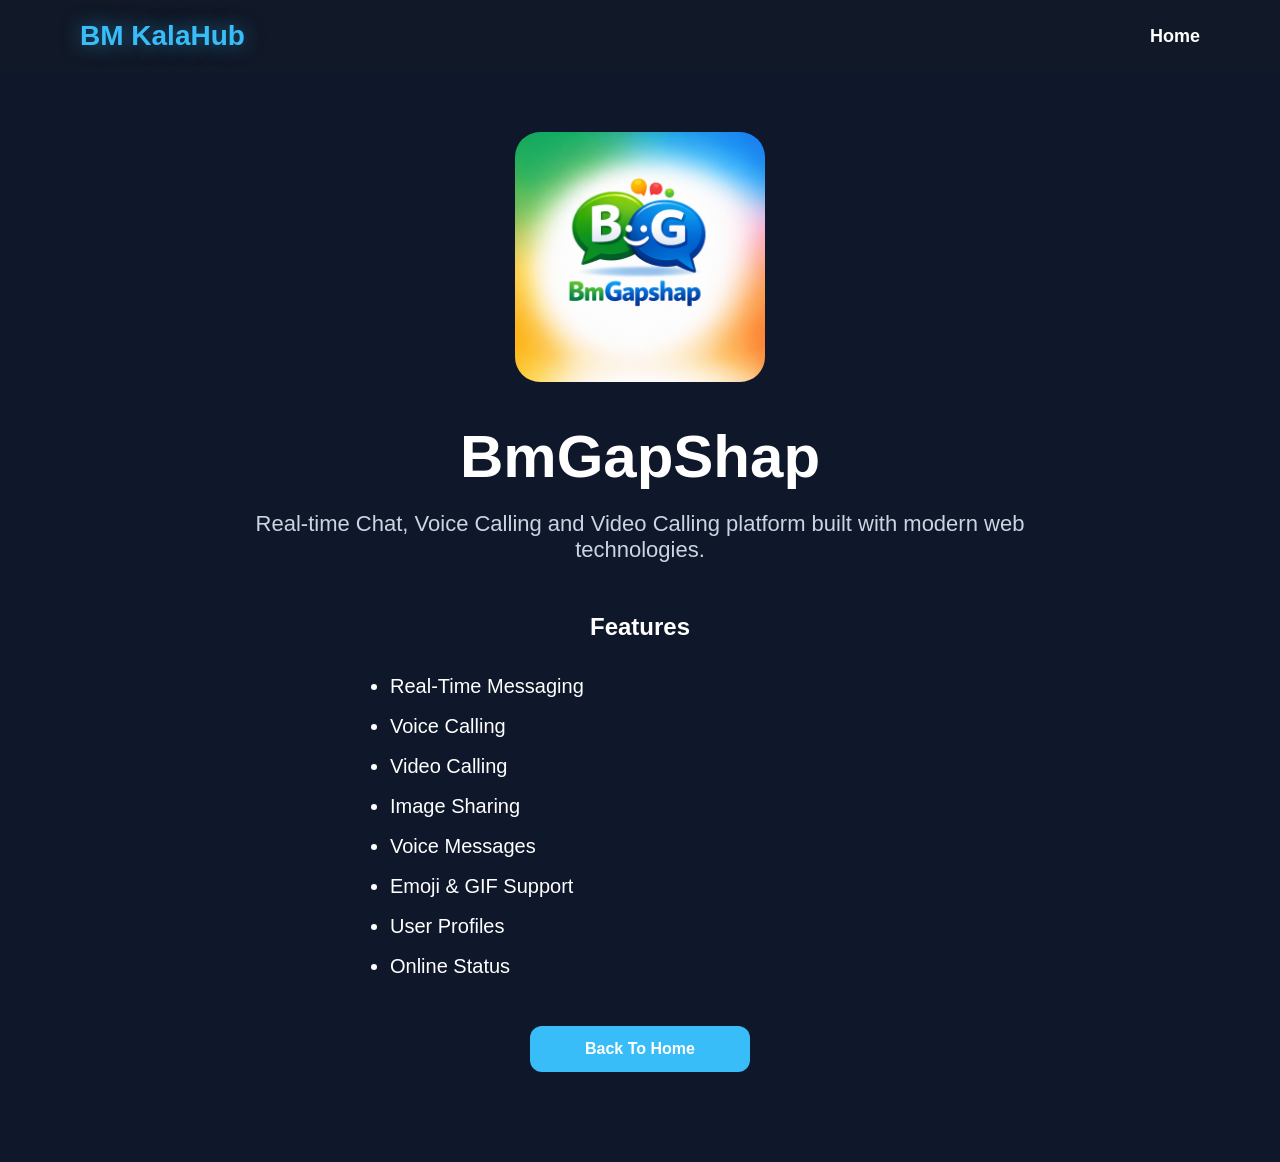
==== bmgapshap.html @ 88c6b959 "Initial Portfolio Website" ====
<!DOCTYPE html>
<html lang="en">
<head>
    <meta charset="UTF-8">
    <meta name="viewport" content="width=device-width, initial-scale=1.0">
    <title>BmGapShap</title>
    <link rel="stylesheet" href="style.css">
</head>
<body>

<header>
    <div class="logo">BM KalaHub</div>

    <nav>
        <a href="index.html">Home</a>
    </nav>
</header>

<section class="project-page">

    <img src="images/bmgapshap.png" class="project-img">

    <h1>BmGapShap</h1>

    <p>
        Real-time Chat, Voice Calling and Video Calling
        platform built with modern web technologies.
    </p>

    <h2>Features</h2>

    <ul>
        <li>Real-Time Messaging</li>
        <li>Voice Calling</li>
        <li>Video Calling</li>
        <li>Image Sharing</li>
        <li>Voice Messages</li>
        <li>Emoji & GIF Support</li>
        <li>User Profiles</li>
        <li>Online Status</li>
    </ul>

    <a href="index.html" class="btn-primary">
        Back To Home
    </a>

</section>

</body>
</html>
---- style.css ----
*{
    margin:0;
    padding:0;
    box-sizing:border-box;
    font-family:Segoe UI,sans-serif;
}

body{
    background:#0f172a;
    color:white;
}

.hero::before{
    content:'';
    position:absolute;
    width:500px;
    height:500px;
    background:rgba(56,189,248,.12);
    filter:blur(120px);
    border-radius:50%;
    top:120px;
    left:50%;
    transform:translateX(-50%);
}

.hero{
    position:relative;
    overflow:hidden;
}

.hero > *{
    position:relative;
    z-index:2;
}

header{
    display:flex;
    justify-content:space-between;
    align-items:center;
    padding:20px 80px;
    background:#111827;
    position:sticky;
    top:0;
}

.logo{
    font-size:28px;
    font-weight:bold;
    color:#38bdf8;
    font-size:28px;
    font-weight:bold;
    color:#38bdf8;
    text-shadow:0 0 20px rgba(56,189,248,.5);
}

nav a{
    color:white;
    text-decoration:none;
    margin-left:25px;
}

.hero{
    height:75vh;
    display:flex;
    flex-direction:column;
    justify-content:center;
    align-items:center;
    text-align:center;
    background:linear-gradient(135deg,#0f172a,#1e293b);
}

.hero h1{
    font-size:60px;
    margin-bottom:20px;
}

.hero p{
    font-size:22px;
    color:#cbd5e1;
}

.hero button{
    margin-top:30px;
    padding:14px 30px;
    border:none;
    border-radius:10px;
    font-size:18px;
    cursor:pointer;
}


#projects{
   padding:30px 80px 80px;
}

#projects h2{
    text-align:center;
    margin-bottom:50px;
    font-size:40px;
}

.grid{
    display:grid;
    grid-template-columns:repeat(auto-fit,minmax(300px,1fr));
    gap:25px;
}

.card{
    background:#1e293b;
    padding:25px;
    border-radius:15px;
    transition:.3s;
}

.card:hover{
    transform:translateY(-8px);
}

.card h3{
    margin-bottom:10px;
}

#roadmap{
    padding:60px 80px 30px;
}

#contact{
    padding:30px 80px 40px;
}

footer{
    padding:25px;
    text-align:center;
    background:#111827;
}

.stats{
    display:flex;
    justify-content:center;
    gap:100px;
    padding:60px 20px;
    text-align:center;
}

.stat h2{
    font-size:60px;
    color:#38bdf8;
}

.stat p{
    font-size:20px;
    color:#cbd5e1;
}

.about{
    padding:70px 15% 20px;
    text-align:center;
}

.about h2{
    font-size:48px;
    margin-bottom:25px;
}

.about p{
    max-width:900px;
    margin:auto;
    font-size:22px;
    line-height:1.8;
    color:#cbd5e1;
}

.card{
    background:rgba(255,255,255,0.05);
    backdrop-filter:blur(10px);
    border:1px solid rgba(255,255,255,0.1);
    padding:30px;
    border-radius:20px;
    transition:0.4s;
    overflow:hidden;
}

.card:hover{
    transform:translateY(-10px);
    box-shadow:0 15px 40px rgba(0,0,0,0.4);
}

.card h3{
    font-size:28px;
    margin:20px 0 10px;
}

.card p{
    color:#cbd5e1;
    line-height:1.6;
}

.badge{
    display:inline-block;
    padding:6px 14px;
    border-radius:30px;
    font-size:12px;
    font-weight:bold;
}

.live{
    background:#16a34a;
    color:white;
}

.dev{
    background:#f59e0b;
    color:black;
}

.hero-sub{
    margin-top:20px;
    font-size:22px;
    color:#94a3b8;
    max-width:900px;
    text-align:center;
    line-height:1.6;
}

.hero-sub{
    margin-top:20px;
    font-size:22px;
    color:#94a3b8;
    max-width:900px;
    text-align:center;
    line-height:1.6;
}

.hero-buttons{
    margin-top:35px;
    display:flex;
    gap:20px;
}

.btn-primary,
.btn-secondary{
    padding:14px 28px;
    border-radius:12px;
    text-decoration:none;
    font-weight:600;
    transition:.3s;
}

.btn-primary{
    background:#38bdf8;
    color:white;
}

.btn-primary:hover{
    transform:translateY(-3px);
}

.btn-secondary{
    border:1px solid #38bdf8;
    color:#38bdf8;
}

.btn-secondary:hover{
    background:#38bdf8;
    color:white;
}

.hero-projects{
    margin-top:25px;
    color:#94a3b8;
    font-size:18px;
    text-align:center;
}

.contact-card{
    max-width:700px;
    margin:auto;
    background:rgba(255,255,255,.05);
    border:1px solid rgba(255,255,255,.1);
    border-radius:20px;
    padding:40px;
    text-align:center;
}

#contact h2{
    text-align:center;
    margin-bottom:30px;
    font-size:42px;
}

#roadmap{
    text-align:center;
    padding:60px 20px;
}

.roadmap-grid{
    display:flex;
    justify-content:center;
    gap:20px;
    flex-wrap:wrap;
    margin-top:30px;
}

.roadmap-grid div{
    background:rgba(255,255,255,.05);
    padding:15px 25px;
    border-radius:12px;
}

.contact-buttons{
    margin-top:25px;
    display:flex;
    justify-content:center;
    gap:15px;
}

#contact{
    padding:60px 20px;
    text-align:center;
}

#contact h2{
    font-size:48px;
    margin-bottom:35px;
}

.contact-card{
    max-width:800px;
    margin:auto;
    padding:50px;
    border-radius:25px;
    background:rgba(255,255,255,.05);
    border:1px solid rgba(255,255,255,.1);
    backdrop-filter:blur(10px);
}

.contact-card h3{
    font-size:36px;
    margin-bottom:15px;
}

.contact-card p{
    color:#cbd5e1;
    line-height:1.8;
}

.contact-email{
    margin-top:15px;
    font-size:18px;
}

.contact-buttons{
    margin-top:30px;
    display:flex;
    justify-content:center;
    gap:15px;
    flex-wrap:wrap;
}

.project-img{
    width:100%;
    height:220px;
    object-fit:cover;
    border-radius:15px;
    margin-bottom:20px;
    transition:.4s;
}

.card:hover .project-img{
    transform:scale(1.05);
}

.project-btn{
    display:inline-block;
    margin-top:20px;
    padding:10px 20px;
    border-radius:10px;
    background:#38bdf8;
    color:white;
    text-decoration:none;
}

html{
    scroll-behavior:smooth;
}

.project-page{
    max-width:1200px;
    margin:auto;
    padding:60px 30px;
}

.project-page .project-img{
    width:250px;
    height:250px;
    object-fit:cover;
    display:block;
    margin:0 auto 40px;
    border-radius:25px;
}

.project-page h1{
    text-align:center;
    font-size:60px;
    margin-bottom:20px;
}

.project-page p{
    text-align:center;
    font-size:22px;
    color:#cbd5e1;
    max-width:900px;
    margin:0 auto 30px;
}

.project-page h2{
    text-align:center;
    margin-top:50px;
    margin-bottom:25px;
}

.project-page ul{
    max-width:500px;
    margin:0 auto 40px;
    font-size:20px;
    line-height:2;
}

.project-page .btn-primary{
    display:block;
    width:220px;
    text-align:center;
    margin:30px auto;
}

header{
    display:flex;
    justify-content:space-between;
    align-items:center;
    padding:20px 80px;
    background:#111827;
}

header nav a{
    color:white;
    text-decoration:none;
    font-size:18px;
    font-weight:600;
}

header nav a:hover{
    color:#38bdf8;
}

.achievements{
    padding:60px 20px;
    text-align:center;
}

.achievements h2{
    font-size:42px;
    margin-bottom:35px;
}

.achievement-grid{
    display:flex;
    justify-content:center;
    gap:20px;
    flex-wrap:wrap;
}

.achievement-card{
    background:rgba(255,255,255,.05);
    border:1px solid rgba(255,255,255,.1);
    border-radius:18px;
    padding:25px;
    min-width:220px;
}

.achievement-card h3{
    font-size:36px;
    color:#38bdf8;
}

.achievement-card p{
    margin-top:10px;
    color:#cbd5e1;
}

.tech-stack{
    padding:60px 20px;
    text-align:center;
}

.tech-stack h2{
    font-size:42px;
    margin-bottom:35px;
}

.tech-grid{
    display:flex;
    justify-content:center;
    gap:15px;
    flex-wrap:wrap;
}

.tech-card{
    background:rgba(255,255,255,.05);
    border:1px solid rgba(255,255,255,.1);
    border-radius:12px;
    padding:15px 25px;
    color:white;
    transition:.3s;
}

.tech-card:hover{
    transform:translateY(-5px);
}

.journey{
    padding:60px 20px;
    text-align:center;
}

.journey h2{
    font-size:42px;
    margin-bottom:35px;
}

.timeline{
    display:flex;
    justify-content:center;
    gap:20px;
    flex-wrap:wrap;
}

.timeline-item{
    background:rgba(255,255,255,.05);
    border:1px solid rgba(255,255,255,.1);
    border-radius:15px;
    padding:25px;
    width:250px;
}

.timeline-item h3{
    color:#38bdf8;
    margin-bottom:10px;
}
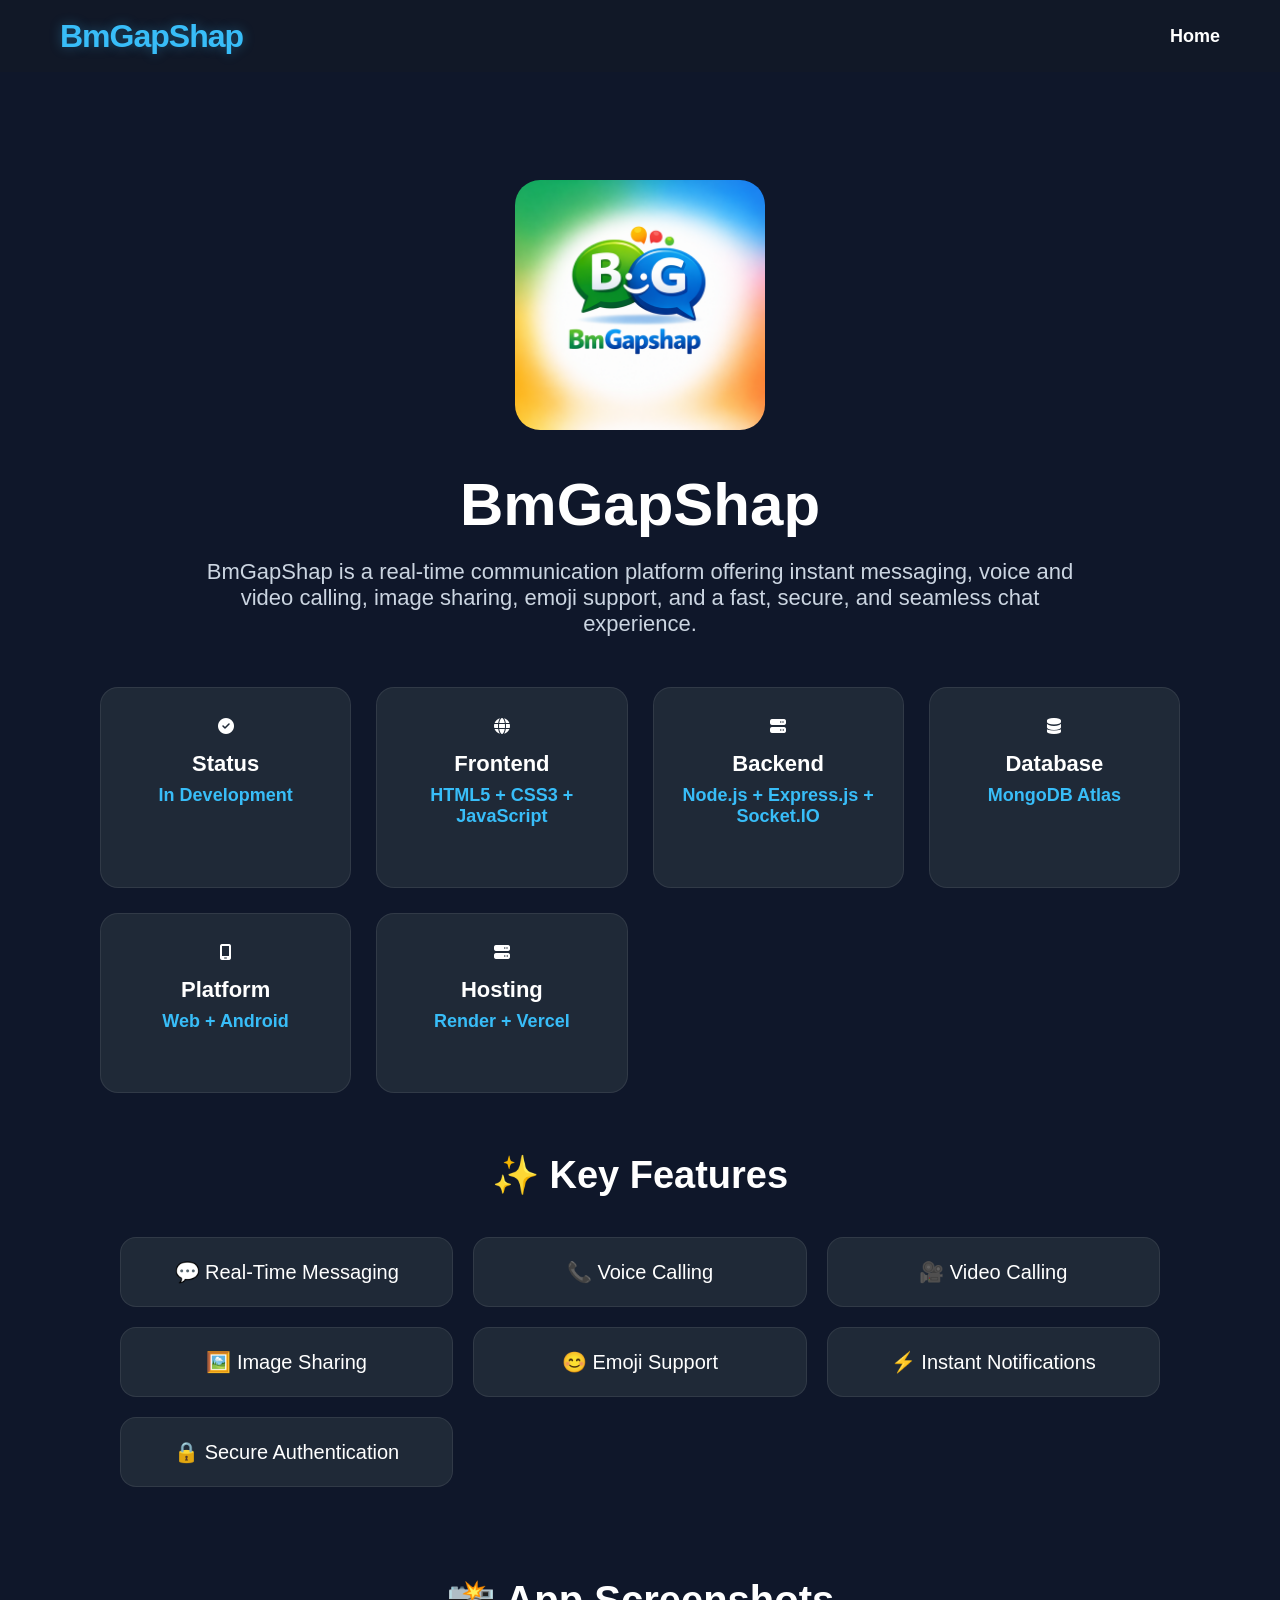
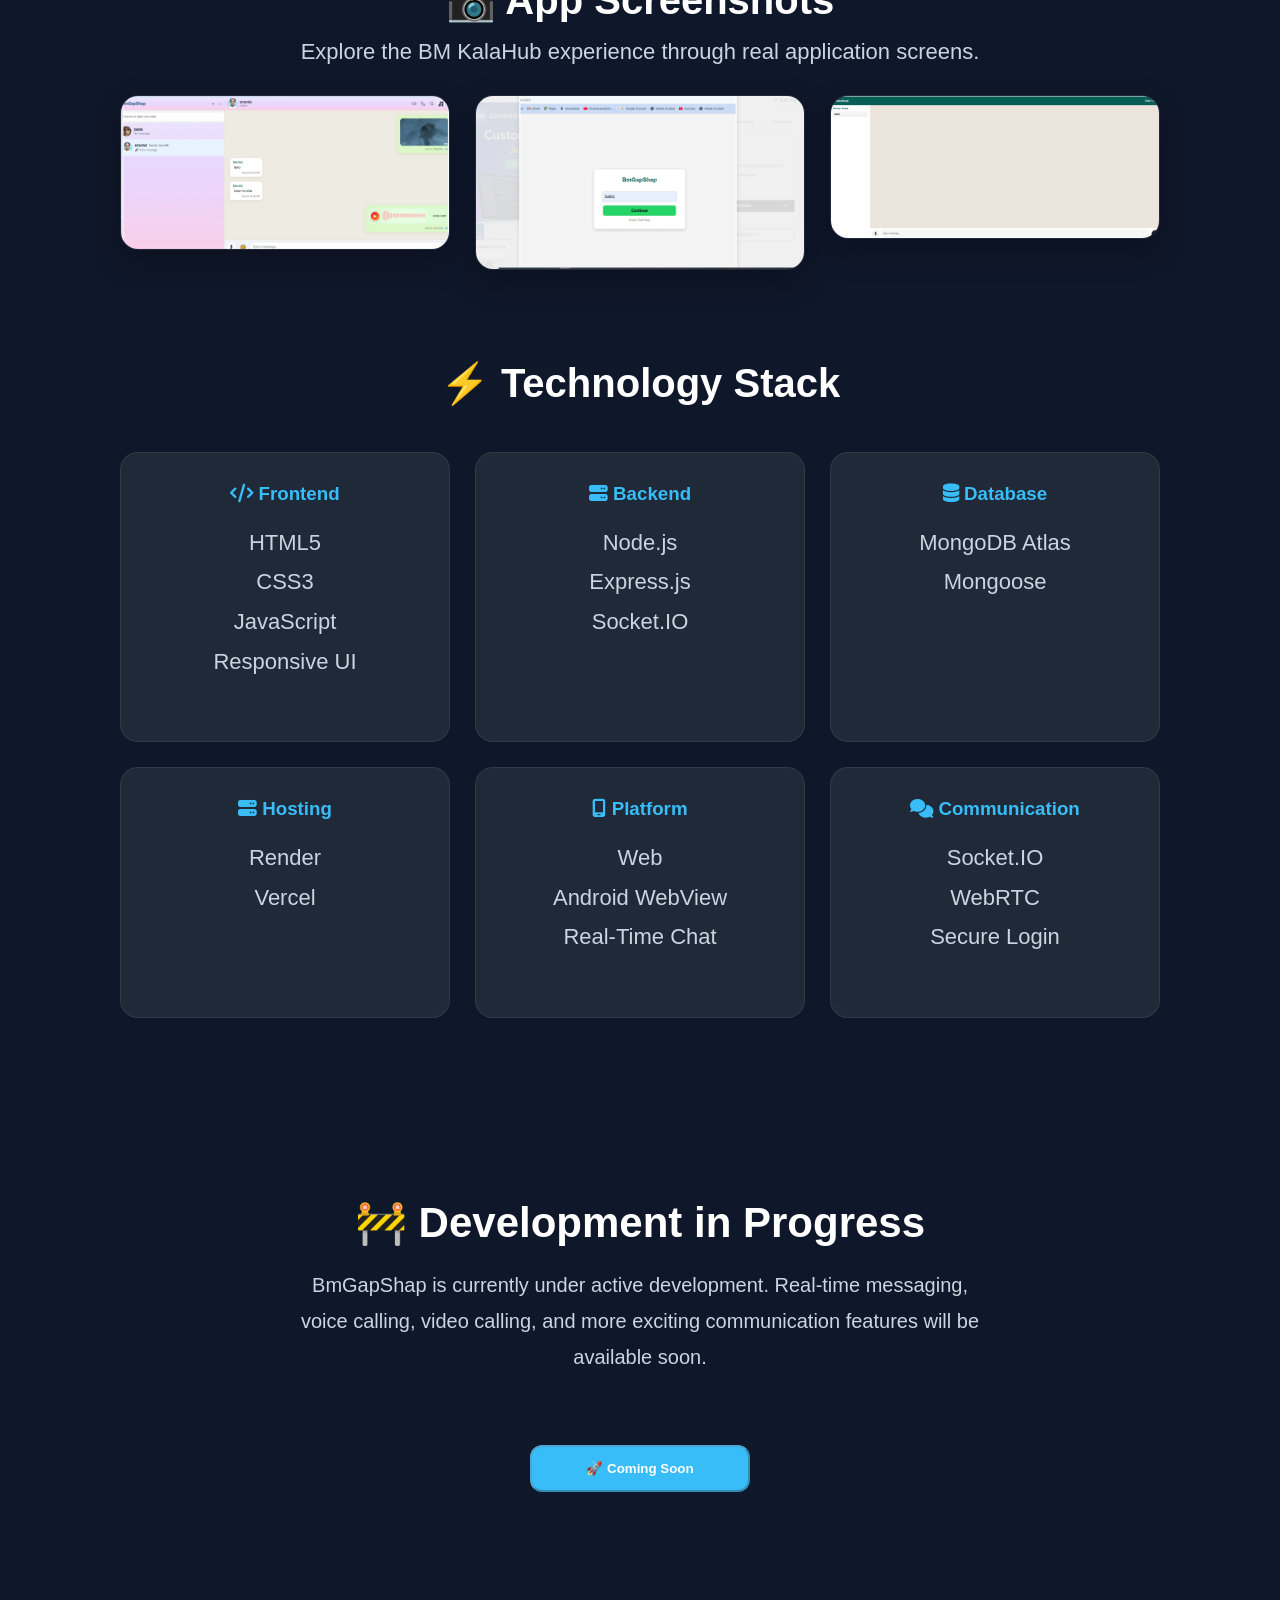
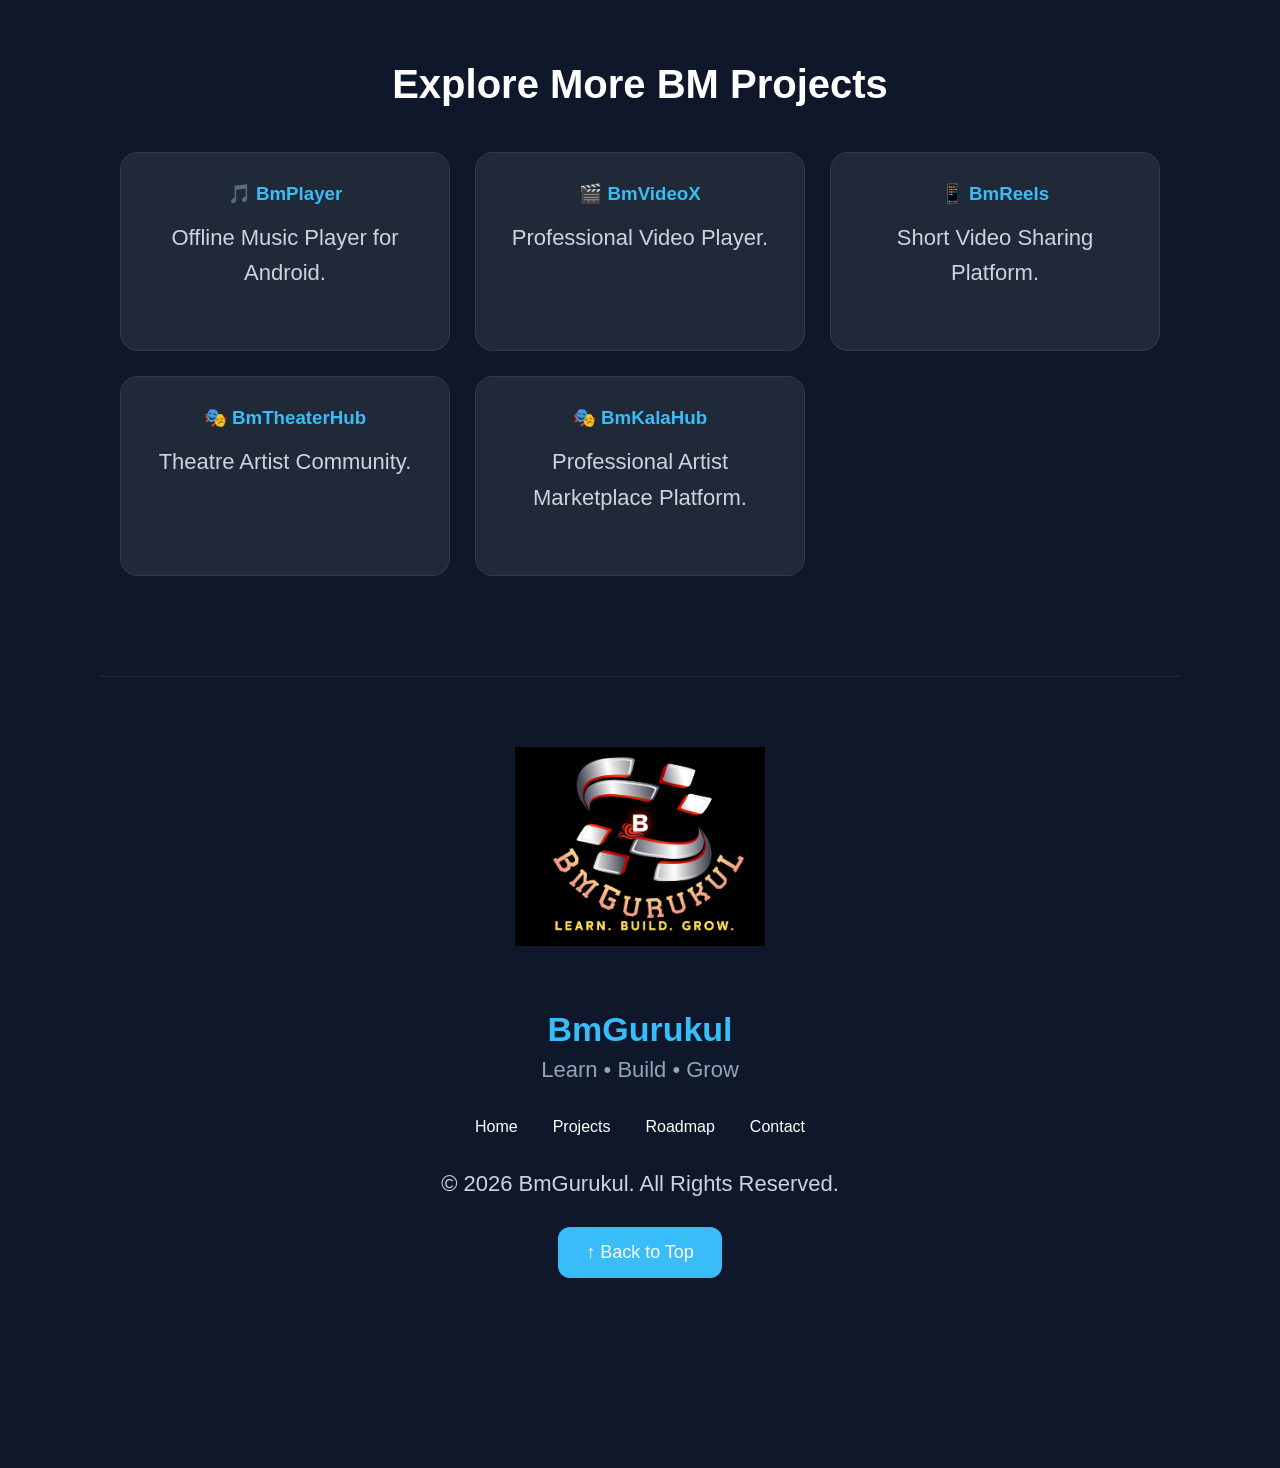
==== commit 7155934d: "BmGurukul Launch Ready" ====
--- a/bmgapshap.html
+++ b/bmgapshap.html
@@ -5,11 +5,24 @@
     <meta name="viewport" content="width=device-width, initial-scale=1.0">
     <title>BmGapShap</title>
     <link rel="stylesheet" href="style.css">
+    <link rel="stylesheet"
+    href="https://cdnjs.cloudflare.com/ajax/libs/font-awesome/6.7.2/css/all.min.css">
+
 </head>
 <body>
 
+    <body class="project-page"></body>
+
+<div id="lightbox" class="lightbox">
+
+    <span class="close-lightbox">&times;</span>
+
+    <img id="lightbox-img">
+
+</div>
+
 <header>
-    <div class="logo">BM KalaHub</div>
+    <div class="logo">BmGapShap</div>
 
     <nav>
         <a href="index.html">Home</a>
@@ -23,28 +36,282 @@
     <h1>BmGapShap</h1>
 
     <p>
-        Real-time Chat, Voice Calling and Video Calling
-        platform built with modern web technologies.
+    BmGapShap is a real-time communication platform offering instant messaging,
+    voice and video calling, image sharing, emoji support, and a fast, secure,
+    and seamless chat experience.
+</p>
+
+   <section class="project-info">
+
+    <div class="info-card">
+    <i class="fa-solid fa-circle-check"></i>
+    <h3>Status</h3>
+    <p>In Development</p>
+    </div>
+
+    <div class="info-card">
+    <i class="fa-solid fa-globe"></i>
+    <h3>Frontend</h3>
+    <p>HTML5 + CSS3 + JavaScript</p>
+    </div>
+
+    <div class="info-card">
+    <i class="fa-solid fa-server"></i>
+    <h3>Backend</h3>
+    <p>Node.js + Express.js + Socket.IO</p>
+    </div>
+
+    <div class="info-card">
+    <i class="fa-solid fa-database"></i>
+    <h3>Database</h3>
+    <p>MongoDB Atlas</p>
+    </div>
+
+    <div class="info-card">
+    <i class="fa-solid fa-mobile-screen"></i>
+    <h3>Platform</h3>
+    <p>Web + Android</p>
+    </div>
+
+    <div class="info-card">
+    <i class="fa-solid fa-server"></i>
+    <h3>Hosting</h3>
+    <p>Render + Vercel</p>
+    </div>
+
+</section>
+    
+<section class="features-section">
+
+    <h2>✨ Key Features</h2>
+
+    <div class="features-grid">
+
+        <div class="feature-item">
+            💬 Real-Time Messaging
+        </div>
+
+        <div class="feature-item">
+            📞 Voice Calling
+        </div>
+
+        <div class="feature-item">
+            🎥 Video Calling
+        </div>
+
+        <div class="feature-item">
+            🖼️ Image Sharing
+        </div>
+
+        <div class="feature-item">
+            😊 Emoji Support
+        </div>
+
+        <div class="feature-item">
+            ⚡ Instant Notifications
+        </div>
+
+        <div class="feature-item">
+            🔒 Secure Authentication
+        </div>
+
+    </div>
+
+</section>
+
+    <section class="screenshots-section">
+
+    <h2>📸 App Screenshots</h2>
+
+    <p class="screenshots-subtitle">
+        Explore the BM KalaHub experience through real application screens.
     </p>
 
-    <h2>Features</h2>
-
-    <ul>
-        <li>Real-Time Messaging</li>
-        <li>Voice Calling</li>
-        <li>Video Calling</li>
-        <li>Image Sharing</li>
-        <li>Voice Messages</li>
-        <li>Emoji & GIF Support</li>
-        <li>User Profiles</li>
-        <li>Online Status</li>
-    </ul>
-
-    <a href="index.html" class="btn-primary">
-        Back To Home
-    </a>
-
-</section>
-
-</body>
+    <div class="screenshots-grid">
+
+        <img src="assets/screenshots/bmgapshap-1.jpg" alt="BM Gapshap Home">
+
+        <img src="assets/screenshots/bmgapshap-2.jpg" alt="Login Users">
+
+        <img src="assets/screenshots/bmgapshap-3.jpg" alt="Login Page">
+ 
+    </div>
+
+</section>
+
+<section class="tech-stack">
+
+    <h2>⚡ Technology Stack</h2>
+
+    <div class="tech-grid">
+
+        <div class="tech-card">
+            <h3>
+                <i class="fa-solid fa-code"></i>
+                Frontend
+            </h3>
+            <p>
+                HTML5<br>
+                CSS3<br>
+                JavaScript<br>
+                Responsive UI
+            </p>
+        </div>
+
+        <div class="tech-card">
+            <h3>
+                <i class="fa-solid fa-server"></i>
+                Backend
+            </h3>
+            <p>
+                Node.js<br>
+                Express.js<br>
+                Socket.IO
+            </p>
+        </div>
+
+        <div class="tech-card">
+            <h3>
+                <i class="fa-solid fa-database"></i>
+                Database
+            </h3>
+            <p>
+                MongoDB Atlas<br>Mongoose
+            </p>
+        </div>
+
+        <div class="tech-card">
+            <h3>
+                <i class="fa-solid fa-server"></i>
+                Hosting
+            </h3>
+            <p>
+                Render<br>Vercel
+            </p>
+        </div>
+
+        <div class="tech-card">
+            <h3>
+                <i class="fa-solid fa-mobile-screen"></i>
+                Platform
+            </h3>
+            <p>
+                Web<br>
+                Android WebView<br>Real-Time Chat
+            </p>
+        </div>
+
+        <div class="tech-card">
+            <h3>
+                <i class="fa-solid fa-comments"></i>
+                Communication
+            </h3>
+            <p>
+                Socket.IO<br>WebRTC<br>
+                Secure Login
+            </p>
+        </div>
+
+    </div>
+
+</section>
+
+<section class="download">
+
+    <h2>🚧 Development in Progress</h2>
+
+    <p>
+        BmGapShap is currently under active development.
+        Real-time messaging, voice calling, video calling, and more exciting
+        communication features will be available soon.
+    </p>
+
+    <div class="download-buttons">
+
+        <button class="btn-primary" disabled>
+            🚀 Coming Soon
+        </button>
+
+    </div>
+
+</section>
+
+<section class="related-projects">
+
+    <h2>Explore More BM Projects</h2>
+
+    <div class="related-grid">
+
+        <a href="bmplayer.html" class="related-card">
+            <h3>🎵 BmPlayer</h3>
+            <p>Offline Music Player for Android.</p>
+        </a>
+
+        <a href="bmvideox.html" class="related-card">
+            <h3>🎬 BmVideoX</h3>
+            <p>Professional Video Player.</p>
+        </a>
+
+        <a href="bmreels.html" class="related-card">
+            <h3>📱 BmReels</h3>
+            <p>Short Video Sharing Platform.</p>
+        </a>
+
+        <a href="bmtheaterhub.html" class="related-card">
+            <h3>🎭 BmTheaterHub</h3>
+            <p>Theatre Artist Community.</p>
+        </a>
+
+         <a href="bmkalahub.html" class="related-card">
+        <h3>🎭 BmKalaHub</h3>
+          <p>Professional Artist Marketplace Platform.</p>
+        </a>
+
+    </div>
+
+</section>
+
+<footer class="project-footer">
+
+    <div class="footer-logo">
+
+        <img src="assets/bmgurukul.png" alt="BmGurukul">
+
+        <h2>BmGurukul</h2>
+
+        <p>Learn • Build • Grow</p>
+
+    </div>
+
+    <div class="footer-links">
+
+        <a href="../index.html">Home</a>
+
+        <a href="../index.html#projects">Projects</a>
+
+        <a href="../index.html#roadmap">Roadmap</a>
+
+        <a href="../index.html#contact">Contact</a>
+
+    </div>
+
+    <p class="copyright">
+
+        © 2026 BmGurukul. All Rights Reserved.
+
+    </p>
+
+    <button id="backToTop">
+
+        ↑ Back to Top
+
+    </button>
+
+</footer>
+
+
+  <script src="script.js"></script>
+
+  </body>
+
 </html>
--- a/style.css
+++ b/style.css
@@ -34,23 +34,17 @@
 }
 
 header{
+    height:72px;
+    padding:0 60px;
     display:flex;
     justify-content:space-between;
     align-items:center;
-    padding:20px 80px;
     background:#111827;
-    position:sticky;
+    position:fixed;
     top:0;
-}
-
-.logo{
-    font-size:28px;
-    font-weight:bold;
-    color:#38bdf8;
-    font-size:28px;
-    font-weight:bold;
-    color:#38bdf8;
-    text-shadow:0 0 20px rgba(56,189,248,.5);
+    left:0;
+    right:0;
+    z-index:1000;
 }
 
 nav a{
@@ -59,21 +53,74 @@
     margin-left:25px;
 }
 
+.language-switch{
+    margin-left:auto;
+    margin-right:15px;
+}
+
+.language-switch button{
+    background:#2563eb;
+    color:#fff;
+    border:none;
+    border-radius:6px;
+    padding:8px 14px;
+    font-size:14px;
+    font-weight:600;
+    cursor:pointer;
+    transition:.3s;
+}
+
+.language-switch button:hover{
+    background:#1d4ed8;
+}
+
 .hero{
-    height:75vh;
-    display:flex;
-    flex-direction:column;
+    min-height:100vh;
+    padding:150px 20px 80px;
+    display:flex;
     justify-content:center;
     align-items:center;
     text-align:center;
     background:linear-gradient(135deg,#0f172a,#1e293b);
 }
-
-.hero h1{
-    font-size:60px;
-    margin-bottom:20px;
-}
-
+.hero-content{
+    max-width:1100px;
+    margin:auto;
+}
+
+.hero-title{
+
+    margin:20px 0;
+
+    line-height:1.1;
+
+}
+
+.welcome-text{
+
+    display:block;
+
+    font-size:48px;
+
+    font-weight:700;
+
+    color:#ffffff;
+
+}
+
+.brand-text{
+
+    display:block;
+
+    font-size:85px;
+
+    font-weight:900;
+
+    color:#ffffff;
+
+    letter-spacing:-2px;
+
+}
 .hero p{
     font-size:22px;
     color:#cbd5e1;
@@ -137,7 +184,7 @@
 .stats{
     display:flex;
     justify-content:center;
-    gap:100px;
+    gap:80px;
     padding:60px 20px;
     text-align:center;
 }
@@ -158,14 +205,14 @@
 }
 
 .about h2{
-    font-size:48px;
+    font-size:42px;
     margin-bottom:25px;
 }
 
 .about p{
     max-width:900px;
     margin:auto;
-    font-size:22px;
+    font-size:18px;
     line-height:1.8;
     color:#cbd5e1;
 }
@@ -214,27 +261,20 @@
 }
 
 .hero-sub{
-    margin-top:20px;
-    font-size:22px;
-    color:#94a3b8;
-    max-width:900px;
-    text-align:center;
+    max-width:1000px;
+    margin:0 auto 35px;
+    font-size:28px;
     line-height:1.6;
-}
-
-.hero-sub{
-    margin-top:20px;
-    font-size:22px;
-    color:#94a3b8;
-    max-width:900px;
-    text-align:center;
-    line-height:1.6;
+    color:#cbd5e1;
 }
 
 .hero-buttons{
-    margin-top:35px;
-    display:flex;
-    gap:20px;
+    display:flex;
+    justify-content:center;
+    align-items:center;
+    gap:25px;   /* Buttons ke beech distance */
+    margin:40px 0;
+    flex-wrap:wrap;
 }
 
 .btn-primary,
@@ -268,8 +308,9 @@
 .hero-projects{
     margin-top:25px;
     color:#94a3b8;
-    font-size:18px;
-    text-align:center;
+    text-align:center;
+     font-size:22px;
+    line-height:1.8;
 }
 
 .contact-card{
@@ -359,10 +400,10 @@
 
 .project-img{
     width:100%;
-    height:220px;
+    height:200px;
     object-fit:cover;
     border-radius:15px;
-    margin-bottom:20px;
+    margin-bottom:15px;
     transition:.4s;
 }
 
@@ -395,7 +436,7 @@
     height:250px;
     object-fit:cover;
     display:block;
-    margin:0 auto 40px;
+    margin:60px auto 40px;
     border-radius:25px;
 }
 
@@ -433,14 +474,6 @@
     margin:30px auto;
 }
 
-header{
-    display:flex;
-    justify-content:space-between;
-    align-items:center;
-    padding:20px 80px;
-    background:#111827;
-}
-
 header nav a{
     color:white;
     text-decoration:none;
@@ -473,8 +506,8 @@
     background:rgba(255,255,255,.05);
     border:1px solid rgba(255,255,255,.1);
     border-radius:18px;
-    padding:25px;
-    min-width:220px;
+    padding:20px;
+    min-width:200px;
 }
 
 .achievement-card h3{
@@ -545,4 +578,1404 @@
 .timeline-item h3{
     color:#38bdf8;
     margin-bottom:10px;
+}
+
+.hero-logo{
+    display:flex;
+    justify-content:center;
+    align-items:center;
+    margin-top:-50px;      /* Logo upar */
+    margin-bottom:10px;    /* Heading ke paas */
+}
+
+.hero-logo img{
+    width:240px;           /* Pehle 180px tha */
+    height:auto;
+    display:block;
+    animation:logoFloat 3s ease-in-out infinite;
+    filter:drop-shadow(0 0 25px rgba(255,80,80,.40));
+}
+
+@keyframes logoFloat{
+    0%{
+        transform:translateY(0);
+    }
+
+    50%{
+        transform:translateY(-12px);
+    }
+
+    100%{
+        transform:translateY(0);
+    }
+}
+
+.logo{
+    display:flex;
+    align-items:center;
+    gap:12px;
+}
+
+.logo img{
+    width:42px;
+    height:42px;
+    object-fit:contain;
+}
+
+.logo span{
+    font-size:32px;
+    font-weight:800;
+    color:#38bdf8;
+    letter-spacing:-1px;
+    text-shadow:0 0 12px rgba(56,189,248,.35);
+}
+
+/* ===========================
+   LOADER
+=========================== */
+
+#loader{
+    position:fixed;
+    inset:0;
+    background:#0f172a;
+    display:flex;
+    flex-direction:column;
+    justify-content:center;
+    align-items:center;
+    z-index:99999;
+    transition:opacity .8s ease, visibility .8s ease;
+}
+
+#loader img{
+    width:180px;
+    height:auto;
+    animation:loaderFloat 2s ease-in-out infinite;
+    filter:drop-shadow(0 0 25px rgba(255,70,70,.4));
+}
+
+#loader h2{
+    margin-top:20px;
+    font-size:42px;
+    color:#38bdf8;
+    font-weight:800;
+    letter-spacing:1px;
+}
+
+#loader.hide{
+    opacity:0;
+    visibility:hidden;
+}
+
+@keyframes loaderFloat{
+
+    0%,100%{
+        transform:translateY(0);
+    }
+
+    50%{
+        transform:translateY(-12px);
+    }
+
+}
+
+.project-info{
+    max-width:1100px;
+    margin:50px auto;
+    display:grid;
+    grid-template-columns:repeat(auto-fit,minmax(220px,1fr));
+    gap:25px;
+}
+
+.info-card{
+    background:#1f2937;
+    border:1px solid rgba(255,255,255,.08);
+    border-radius:18px;
+    padding:30px 20px;
+    text-align:center;
+    transition:.35s;
+}
+
+.info-card span{
+    font-size:38px;
+}
+
+.info-card h3{
+    margin:15px 0 8px;
+    color:#fff;
+    font-size:22px;
+}
+
+.info-card p{
+    color:#38bdf8;
+    font-size:18px;
+    font-weight:600;
+}
+
+.info-card:hover{
+    transform:translateY(-8px);
+    border-color:#38bdf8;
+    box-shadow:0 15px 40px rgba(56,189,248,.25);
+}
+
+.features-section{
+    max-width:1100px;
+    margin:60px auto;
+    padding:0 20px;
+    text-align:center;
+}
+
+.features-section h2{
+    font-size:38px;
+    margin-bottom:40px;
+    color:#fff;
+}
+
+.features-grid{
+    display:grid;
+    grid-template-columns:repeat(auto-fit,minmax(260px,1fr));
+    gap:20px;
+}
+
+.feature-item{
+    background:#1f2937;
+    border:1px solid rgba(255,255,255,.08);
+    border-radius:16px;
+    padding:22px;
+    font-size:20px;
+    color:#fff;
+    transition:.3s;
+}
+
+.feature-item:hover{
+    transform:translateY(-6px);
+    border-color:#38bdf8;
+    box-shadow:0 10px 30px rgba(56,189,248,.25);
+}
+
+/* ==========================
+   SCREENSHOTS
+========================== */
+
+.screenshots-section{
+    max-width:1200px;
+    margin:90px auto;
+    padding:0 20px;
+    text-align:center;
+}
+
+.screenshots-section h2{
+    font-size:40px;
+    color:#fff;
+    margin-bottom:15px;
+}
+
+.screenshots-subtitle{
+    color:#94a3b8;
+    font-size:20px;
+    margin-bottom:45px;
+}
+
+.screenshots-grid{
+    display:grid;
+    grid-template-columns:repeat(3,1fr);
+    gap:25px;
+}
+
+.screenshots-grid img{
+    width:100%;
+    border-radius:18px;
+    border:1px solid rgba(255,255,255,.08);
+    transition:.35s;
+    cursor:pointer;
+    box-shadow:0 12px 30px rgba(0,0,0,.25);
+}
+
+.screenshots-grid img:hover{
+    transform:translateY(-8px) scale(1.03);
+    border-color:#38bdf8;
+    box-shadow:0 18px 45px rgba(56,189,248,.35);
+}
+
+@media(max-width:900px){
+
+.screenshots-grid{
+
+grid-template-columns:1fr;
+
+}
+
+}
+
+.tech-stack{
+    max-width:1200px;
+    margin:90px auto;
+    padding:0 20px;
+    text-align:center;
+}
+
+.tech-stack h2{
+    font-size:40px;
+    margin-bottom:45px;
+}
+
+.tech-grid{
+    display:grid;
+    grid-template-columns:repeat(3,1fr);
+    gap:25px;
+}
+
+.tech-card{
+    background:#1f2937;
+    padding:30px;
+    border-radius:18px;
+    border:1px solid rgba(255,255,255,.08);
+    transition:.35s;
+}
+
+.tech-card:hover{
+    transform:translateY(-8px);
+    border-color:#38bdf8;
+    box-shadow:0 18px 45px rgba(56,189,248,.25);
+}
+
+.tech-card h3{
+    color:#38bdf8;
+    margin-bottom:18px;
+}
+
+.tech-card p{
+    line-height:1.8;
+}
+
+@media(max-width:900px){
+
+.tech-grid{
+grid-template-columns:1fr;
+}
+
+}
+
+/* ==========================
+   LIVE PROJECT
+========================== */
+
+.live-project{
+
+    max-width:1000px;
+
+    margin:100px auto;
+
+    padding:60px 30px;
+
+    text-align:center;
+
+    background:linear-gradient(135deg,#0f172a,#1f2937);
+
+    border-radius:22px;
+
+    border:1px solid rgba(56,189,248,.15);
+
+}
+
+.live-project h2{
+
+    font-size:42px;
+
+    margin-bottom:20px;
+
+    color:#fff;
+
+}
+
+.live-project p{
+
+    font-size:21px;
+
+    color:#cbd5e1;
+
+    margin-bottom:40px;
+
+    line-height:1.8;
+
+}
+
+.visit-btn{
+
+    display:inline-block;
+
+    padding:18px 42px;
+
+    background:#38bdf8;
+
+    color:#fff;
+
+    text-decoration:none;
+
+    font-size:22px;
+
+    font-weight:700;
+
+    border-radius:14px;
+
+    transition:.35s;
+
+}
+
+.visit-btn:hover{
+
+    transform:translateY(-6px);
+
+    box-shadow:0 18px 45px rgba(56,189,248,.35);
+
+    background:#0ea5e9;
+
+}
+
+/* ==========================
+   RELATED PROJECTS
+========================== */
+
+.related-projects{
+
+    max-width:1200px;
+
+    margin:100px auto;
+
+    padding:0 20px;
+
+    text-align:center;
+
+}
+
+.related-projects h2{
+
+    font-size:40px;
+
+    margin-bottom:45px;
+
+}
+
+.related-grid{
+
+    display:grid;
+
+    grid-template-columns:repeat(auto-fit,minmax(250px,1fr));
+
+    gap:25px;
+
+}
+
+.related-card{
+
+    background:#1f2937;
+
+    border:1px solid rgba(255,255,255,.08);
+
+    border-radius:18px;
+
+    padding:30px;
+
+    text-decoration:none;
+
+    color:#fff;
+
+    transition:.35s;
+
+}
+
+.related-card h3{
+
+    color:#38bdf8;
+
+    margin-bottom:15px;
+
+}
+
+.related-card p{
+
+    color:#cbd5e1;
+
+    line-height:1.6;
+
+}
+
+.related-card:hover{
+
+    transform:translateY(-8px);
+
+    border-color:#38bdf8;
+
+    box-shadow:0 18px 45px rgba(56,189,248,.25);
+
+}
+
+/* ==========================
+   FOOTER
+========================== */
+
+.project-footer{
+
+    margin-top:80px;
+
+    padding:70px 20px;
+
+    background:#0f172a;
+
+    text-align:center;
+
+    border-top:1px solid rgba(255,255,255,.08);
+
+}
+
+/* ===========================
+   Footer Logo Size
+   =========================== */
+
+.footer-logo img{
+
+    width:250px;
+   
+    margin-bottom:10px;
+
+}
+
+.footer-logo h2{
+
+    color:#38bdf8;
+
+    font-size:34px;
+
+    margin-bottom:8px;
+
+}
+
+.footer-logo p{
+
+    color:#94a3b8;
+
+    margin-bottom:35px;
+
+}
+
+/* ===========================
+   Footer Navigation Links
+   =========================== */
+
+.footer-links{
+
+    display:flex;
+
+    justify-content:center;
+
+    gap:35px;
+
+    flex-wrap:wrap;
+
+    margin-bottom:35px;
+
+}
+
+.footer-links a{
+
+    color:#fff;
+
+    text-decoration:none;
+
+    transition:.3s;
+
+    transition:.3s;
+
+}
+
+.footer-links a:hover{
+
+    color:#38bdf8;
+    transform:translateY(-2px);
+
+}
+
+.copyright{
+
+    color:#64748b;
+
+    margin-bottom:25px;
+
+}
+
+/* ===========================
+   Back To Top Button
+   =========================== */
+
+#backToTop{
+
+    background:#38bdf8;
+
+    color:#fff;
+
+    border:none;
+
+    padding:15px 28px;
+
+    border-radius:12px;
+
+    cursor:pointer;
+
+    font-size:18px;
+
+    transition:.3s;
+
+}
+
+#backToTop:hover{
+
+    transform:translateY(-5px);
+
+    background:#0ea5e9;
+
+    transform:translateY(-5px);
+
+}
+
+/* ======================
+   LIGHTBOX
+====================== */
+
+.lightbox{
+
+    position:fixed;
+
+    inset:0;
+
+    background:rgba(0,0,0,.92);
+
+    display:none;
+
+    justify-content:center;
+
+    align-items:center;
+
+    z-index:99999;
+
+}
+
+.lightbox img{
+
+    max-width:90%;
+
+    max-height:90%;
+
+    border-radius:15px;
+
+    box-shadow:0 20px 60px rgba(0,0,0,.6);
+
+}
+
+.close-lightbox{
+
+    position:absolute;
+
+    top:25px;
+
+    right:40px;
+
+    color:#fff;
+
+    font-size:45px;
+
+    cursor:pointer;
+
+}
+
+/* ===========================
+   Hero Project Logo
+   =========================== */
+
+.hero-project-logo{
+
+    width:250px;
+    height:auto;
+
+    /* Header se niche layega */
+    margin-top:60px;
+
+    /* Heading se gap */
+    margin-bottom:30px;
+
+    display:block;
+    margin-left:auto;
+    margin-right:auto;
+
+}
+
+/* ===========================
+   Hero Project Logo
+=========================== */
+
+.hero-project-logo{
+
+    /* Logo Size */
+    width:260px;
+    height:auto;
+
+    /* Center */
+    display:block;
+    margin:60px auto 30px;
+
+    /* Soft Blue Glow */
+    filter:drop-shadow(0 0 20px rgba(56,189,248,.25));
+
+}
+
+/* ===========================
+   DOWNLOAD SECTION
+=========================== */
+
+.download{
+
+    max-width:1000px;
+
+    margin:50px auto;   /* Pehle 100px ya usse zyada tha */
+
+    padding:40px 20px;  /* Pehle 100px tha */
+
+    text-align:center;
+
+}
+
+.download h2{
+
+    font-size:42px;
+
+    margin-bottom:20px;
+
+}
+
+.download p{
+
+    max-width:700px;
+
+    margin:0 auto 40px;
+
+    font-size:20px;
+
+    color:#cbd5e1;
+
+    line-height:1.8;
+
+}
+
+.download-buttons{
+
+    display:flex;
+
+    justify-content:center;
+
+    gap:20px;
+
+    flex-wrap:wrap;
+
+}
+
+/* =====================================================
+   APP SCREENSHOTS
+   Reusable for all BM Projects
+===================================================== */
+
+.screenshots{
+
+    max-width:1300px;
+
+    margin:70px auto 40px;
+
+    padding:0 20px;
+
+    text-align:center;
+
+}
+
+.screenshots h2{
+
+    font-size:42px;
+
+    margin-bottom:15px;
+
+}
+
+.screenshots p{
+
+    max-width:750px;
+
+    margin:0 auto 60px;
+
+    color:#94a3b8;
+
+    font-size:20px;
+
+    line-height:1.8;
+
+}
+
+
+/* =====================================================
+   PROFESSIONAL MOBILE SCREENSHOT MOCKUP
+===================================================== */
+
+.screenshot-grid{
+
+    display:grid;
+
+    grid-template-columns:repeat(auto-fit,minmax(230px,1fr));
+
+    gap:45px;
+
+    justify-items:center;
+
+}
+
+.shot{
+
+    position:relative;
+
+    display:flex;
+
+    flex-direction:column;
+
+    align-items:center;
+
+}
+
+/* Phone Body */
+
+.shot img{
+
+    width:230px;
+
+    aspect-ratio:9/19.5;
+
+    object-fit:cover;
+
+    border:8px solid #1f2937;
+
+    border-radius:40px;
+
+    background:#000;
+
+    padding:6px;
+
+    transition:.35s;
+
+    cursor:pointer;
+
+    box-shadow:
+        0 18px 45px rgba(0,0,0,.45),
+        inset 0 0 0 2px rgba(255,255,255,.04);
+
+}
+
+/* ==========================================
+   PHONE CAMERA (Punch Hole)
+========================================== */
+
+.shot::before{
+
+    content:"";
+
+    position:absolute;
+
+    top:16px;
+
+    left:50%;
+
+    transform:translateX(-50%);
+
+    width:16px;
+
+    height:16px;
+
+    background:#000;
+
+    border:2px solid #2f3645;
+
+    border-radius:50%;
+
+    box-shadow:
+        inset 0 0 4px rgba(255,255,255,.15),
+        0 0 2px rgba(0,0,0,.6);
+
+    z-index:10;
+
+}
+
+/* Bottom Gesture Bar */
+
+.shot::after{
+
+    content:"";
+
+    position:absolute;
+
+    bottom:48px;
+
+    width:80px;
+
+    height:5px;
+
+    background:#d1d5db;
+
+    border-radius:20px;
+
+    opacity:.8;
+
+}
+
+/* Hover */
+
+.shot:hover img{
+
+    transform:translateY(-8px) scale(1.03);
+
+    border-color:#38bdf8;
+
+    box-shadow:
+        0 25px 55px rgba(56,189,248,.35);
+
+}
+
+/* Screenshot Name */
+
+.shot span{
+
+    margin-top:18px;
+
+    font-size:20px;
+
+    font-weight:700;
+
+    color:#ffffff;
+
+    letter-spacing:.4px;
+
+}
+
+/* Tablet */
+
+@media(max-width:900px){
+
+.screenshot-grid{
+
+grid-template-columns:repeat(2,1fr);
+
+}
+
+}
+
+/* Mobile */
+
+@media(max-width:600px){
+
+.screenshot-grid{
+
+grid-template-columns:1fr;
+
+}
+
+.shot img{
+
+width:250px;
+
+}
+
+}
+
+/* ==========================================
+   Single Screenshot (BmTheaterHub)
+========================================== */
+
+.single-shot{
+
+    display:flex;
+
+    justify-content:center;
+
+    align-items:center;
+
+}
+
+.single-shot img{
+
+    width:430px;
+
+    max-width:100%;
+
+}
+
+/* ==========================================
+   STATS SECTION
+========================================== */
+
+.stats{
+
+    padding:90px 20px;
+
+    text-align:center;
+
+}
+
+.stats h2{
+
+    font-size:42px;
+
+    margin-bottom:15px;
+
+}
+
+.stats p{
+
+    max-width:700px;
+
+    margin:0 auto 50px;
+
+    color:#94a3b8;
+
+    line-height:1.8;
+
+    font-size:18px;
+
+}
+
+.stat{
+
+    width:100%;
+
+    text-align:center;
+
+}
+
+.stats{
+
+    padding:60px 20px;
+
+}
+
+.stat{
+
+    width:100%;
+
+    text-align:center;
+
+}
+
+.stat h3{
+
+    font-size:46px;
+
+}
+
+.stat p{
+
+    font-size:18px;
+
+    line-height:1.5;
+
+}
+
+.stat-card{
+
+    background:#161b22;
+
+    padding:40px 20px;
+
+    border-radius:20px;
+
+    transition:.3s;
+
+    border:1px solid rgba(255,255,255,.08);
+
+}
+
+.stat-card:hover{
+
+    transform:translateY(-8px);
+
+    border-color:#38bdf8;
+
+    box-shadow:0 15px 40px rgba(56,189,248,.18);
+
+}
+
+.stat-card h3{
+
+    font-size:52px;
+
+    color:#38bdf8;
+
+    margin-bottom:12px;
+
+}
+
+.stat-card span{
+
+    font-size:20px;
+
+    color:#fff;
+
+}
+
+.menu-toggle{
+    display:none;
+}
+
+nav{
+    display:flex;
+    align-items:center;
+    gap:25px;
+}
+
+/* ==========================================
+   FINAL RESPONSIVE
+========================================== */
+
+@media (max-width:768px){
+
+/* ---------- Header ---------- */
+
+body.home-page nav.active{
+    display:flex;
+}
+
+header{
+    position:fixed;
+    top:0;
+    left:0;
+    width:100%;
+    height:70px;
+    padding:0 18px;
+    z-index:1000;
+    background:#111827;
+}
+
+.language-switch{
+    margin-left:auto;
+    margin-right:10px;
+}
+
+.language-switch button{
+    padding:6px 10px;
+    font-size:13px;
+}
+
+body.project-page header nav{
+    display:flex !important;
+    position:static;
+    width:auto;
+    flex-direction:row;
+    background:none;
+    padding:0;
+}
+
+body.project-page header nav a{
+    margin:0;
+    font-size:16px;
+}
+
+.logo{
+    gap:10px;
+}
+
+.logo img{
+    width:34px;
+    height:34px;
+}
+
+.logo span{
+    font-size:22px;
+}
+
+.menu-toggle{
+    display:block;
+    font-size:30px;
+    background:none;
+    border:none;
+    color:#fff;
+    cursor:pointer;
+}
+
+nav{
+    position:fixed;
+    top:70px;
+    left:0;
+    width:100%;
+    height:calc(100vh - 70px);
+
+    display:none;
+    flex-direction:column;
+    justify-content:flex-start;
+    align-items:center;
+
+    background:#111827;
+    padding-top:40px;
+    z-index:9999;
+    pointer-events: auto;
+}
+
+nav.active{
+    display:flex;
+}
+
+nav a{
+    display:block;
+    width:100%;
+    padding:18px 0;
+    text-align:center;
+    font-size:22px;
+    margin:0;
+}
+
+/* ---------- Hero ---------- */
+
+.hero{
+    min-height:auto;
+   padding:140px 18px 60px;
+}
+
+.hero-content{
+    width:100%;
+    max-width:100%;
+    margin:auto;
+    text-align:center;
+}
+
+.hero-logo{
+     margin-top:10px;
+    margin-bottom:25px;
+}
+
+.hero-logo img{
+     width:160px;
+    display:block;
+    margin:0 auto;
+}
+
+.welcome-text{
+    font-size:24px !important;
+}
+
+.brand-text{
+    font-size:48px !important;
+    line-height:1.1;
+}
+
+.author{
+    font-size:17px;
+    margin:15px 0;
+}
+
+.hero-sub{
+    font-size:16px;
+    line-height:1.7;
+    padding:0 5px;
+}
+
+.hero-buttons{
+    display:flex;
+    flex-direction:column;
+    gap:15px;
+    margin:30px 0;
+}
+
+.hero-buttons a{
+    width:230px;
+    margin:auto;
+    font-size:17px;
+}
+
+.hero-projects{
+    font-size:15px;
+    line-height:1.8;
+}
+
+/* ---------- Stats ---------- */
+
+.stats{
+    padding:40px 20px 20px;
+}
+
+.stats-grid{
+    display:grid !important;
+    grid-template-columns:repeat(2,1fr) !important;
+    gap:18px;
+    max-width:340px;
+    width:100%;
+    margin:0 auto;
+}
+
+.stat{
+    text-align:center;
+}
+
+.stat h2{
+    font-size:34px;
+    margin-bottom:6px;
+}
+
+.stat p{
+    font-size:14px;
+    line-height:1.4;
+}
+/* ---------- About ---------- */
+
+.about{
+    padding:20px 20px 50px;
+}
+
+.about h2{
+    font-size:42px;
+}
+
+.about p{
+    font-size:18px;
+    line-height:1.8;
+}
+
+/* ---------- Achievements ---------- */
+
+.achievement-grid{
+    grid-template-columns:1fr;
+}
+
+.achievement-card{
+    padding:28px;
+}
+
+/* ---------- Projects ---------- */
+
+#projects{
+    padding:60px 20px;
+}
+
+.grid{
+    grid-template-columns:1fr;
+    gap:30px;
+}
+
+/* ---------- Tech ---------- */
+
+.tech-grid{
+    grid-template-columns:1fr;
+}
+
+/* ---------- Features ---------- */
+
+.features-grid{
+    grid-template-columns:1fr;
+}
+
+/* ---------- Contact ---------- */
+
+.contact{
+    padding:60px 20px;
+}
+
+.contact h2{
+    font-size:42px;
+}
+
+.contact-card{
+    padding:30px 20px;
+}
+
+/* ---------- Footer ---------- */
+
+footer{
+    padding:35px 20px;
+    text-align:center;
+}
+
+/* ---------- Project Pages ---------- */
+
+.project-page{
+    padding:30px 10px 20px;
+}
+
+.project-page h1{
+    font-size:42px;
+}
+
+.project-page p{
+    font-size:17px;
+}
+
+.project-info{
+    grid-template-columns:1fr;
+}
+
+.download{
+    padding:50px 20px;
+}
+
+.stats{
+        padding:50px 20px;
+    }
+
+    .stats .container{
+        width:100%;
+        max-width:100%;
+        margin:0 auto;
+    }
+
+    .stats h2{
+        font-size:36px;
+        line-height:1.2;
+        text-align:center;
+        margin-bottom:18px;
+    }
+
+    .stats p{
+        font-size:16px;
+        line-height:1.8;
+        text-align:center;
+        max-width:100%;
+        margin:0 auto 35px;
+        padding:0 8px;
+    }
+
+    .stat-card{
+        padding:25px 15px;
+    }
+
+    .stat-card h3{
+        font-size:42px;
+    }
+
+    .stat-card span{
+        font-size:16px;
+    }
+
+/* Project Pages Mobile */
+body.project-page .menu-toggle{
+    display:none;
+}
+
+}
+
+.logo{
+    font-size:32px;
+    font-weight:800;
+    color:#38bdf8;
+    letter-spacing:-1px;
+    text-shadow:0 0 12px rgba(56,189,248,.35);
+}
+
+.stats-grid{
+
+    display:grid;
+
+    grid-template-columns:repeat(4,1fr);
+
+    gap:30px;
+
+    max-width:1200px;
+
+    margin:auto;
+
 }
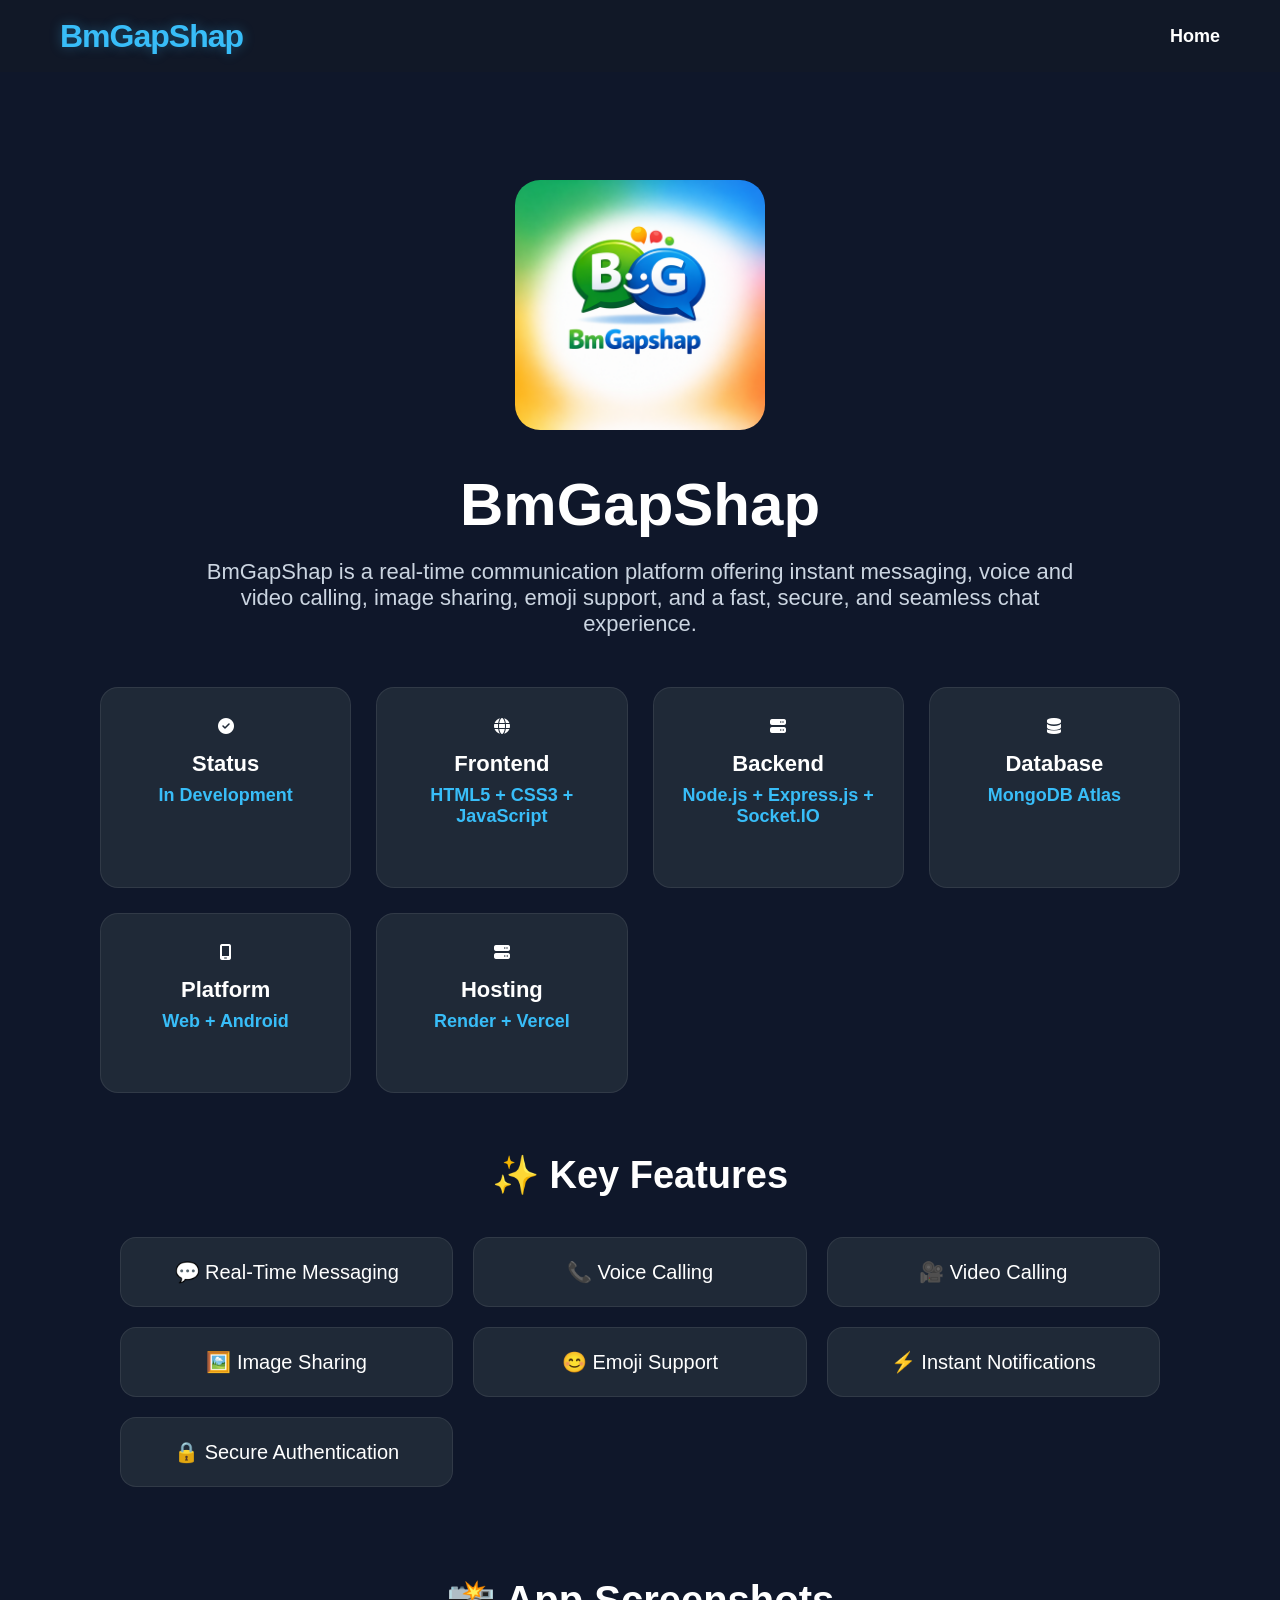
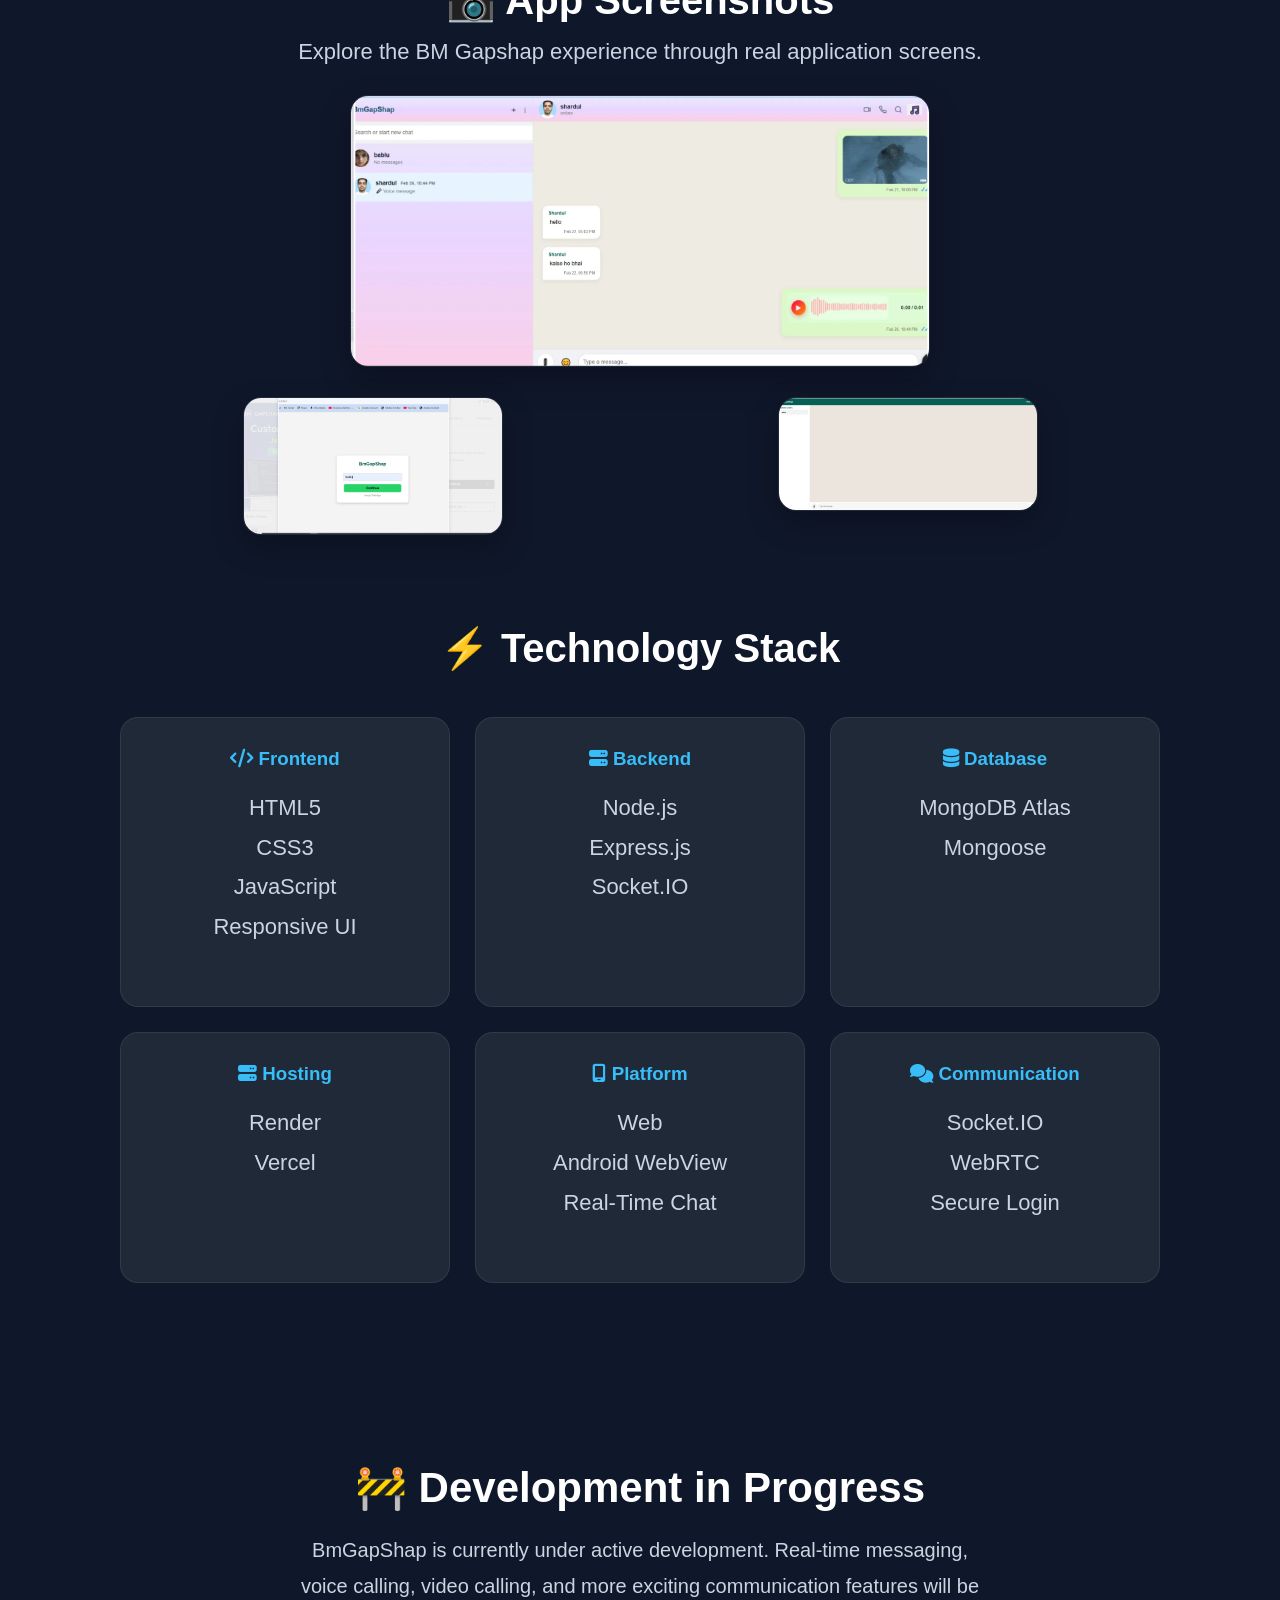
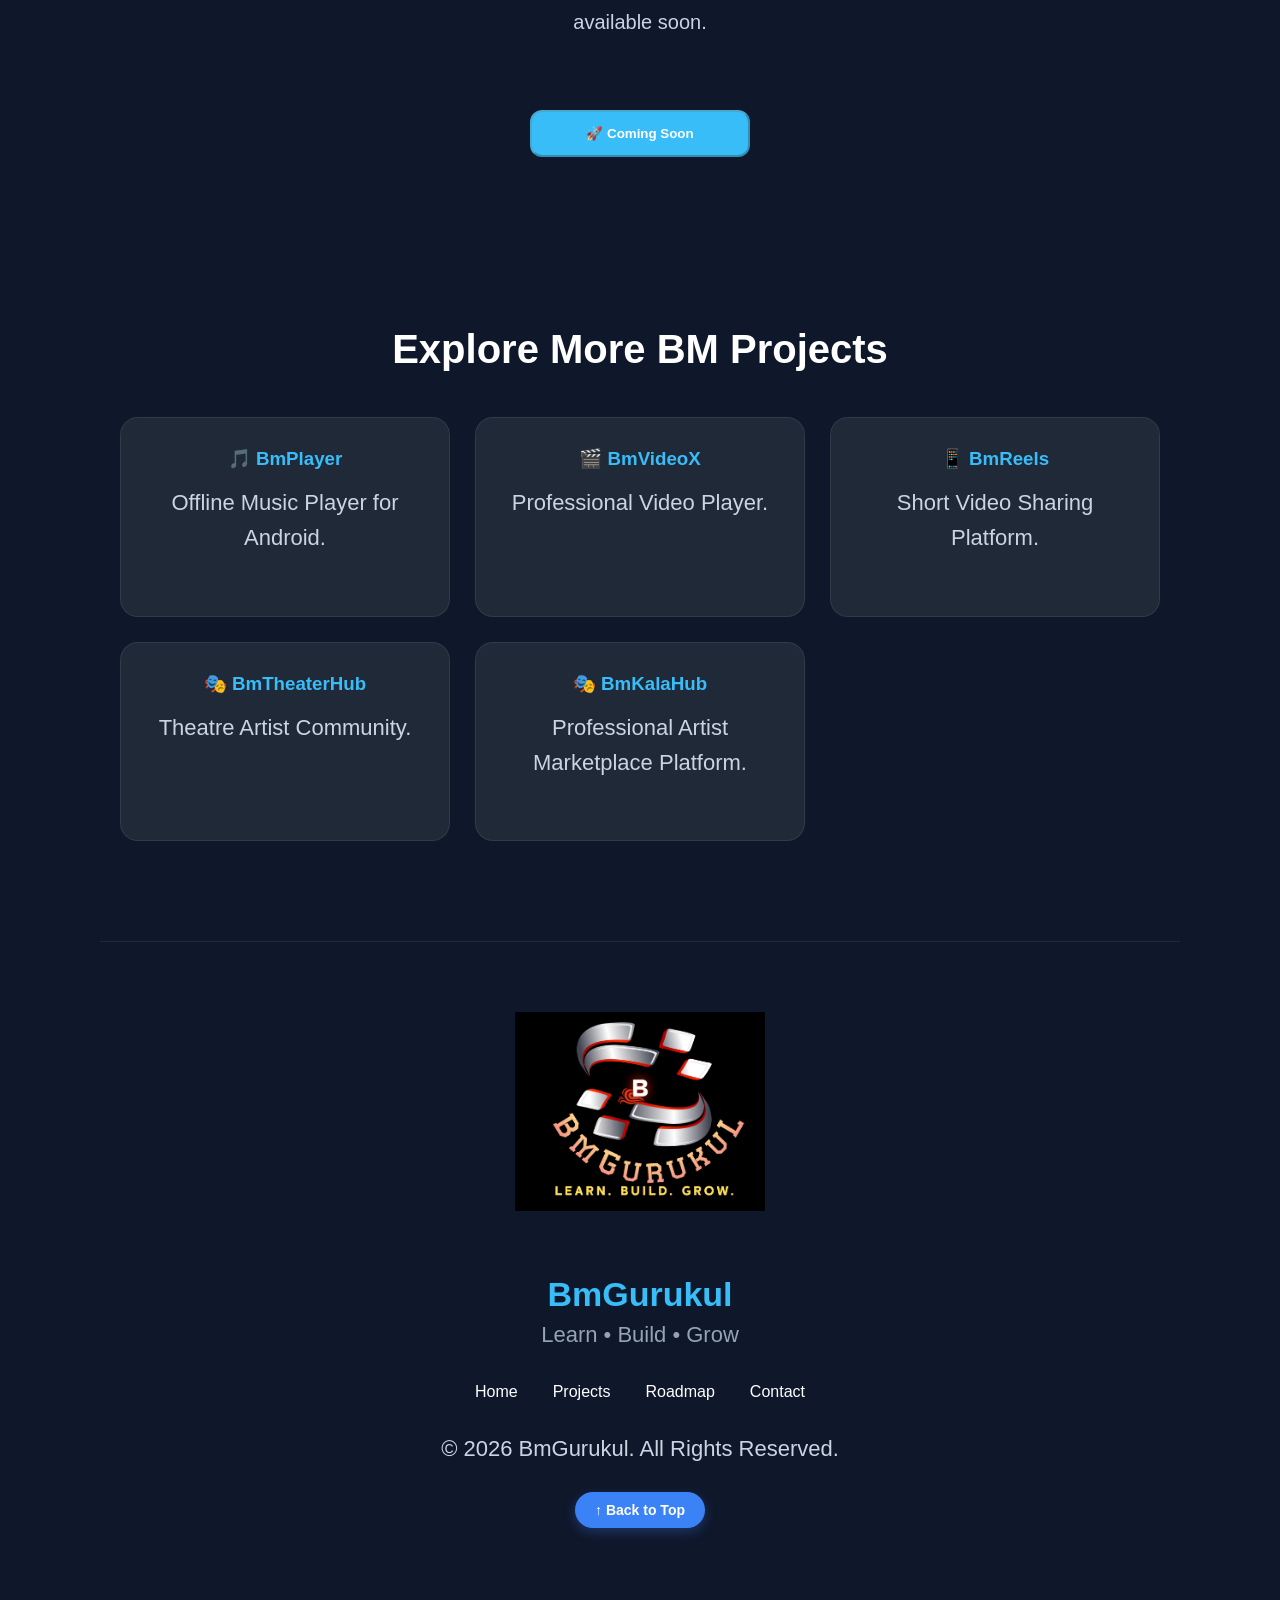
==== commit 1e18a7c7: "Improve BmTheaterHub screenshots layout" ====
--- a/bmgapshap.html
+++ b/bmgapshap.html
@@ -124,7 +124,7 @@
     <h2>📸 App Screenshots</h2>
 
     <p class="screenshots-subtitle">
-        Explore the BM KalaHub experience through real application screens.
+        Explore the BM Gapshap experience through real application screens.
     </p>
 
     <div class="screenshots-grid">
--- a/style.css
+++ b/style.css
@@ -305,6 +305,8 @@
     color:white;
 }
 
+
+
 .hero-projects{
     margin-top:25px;
     color:#94a3b8;
@@ -777,12 +779,27 @@
 
 .screenshots-grid{
     display:grid;
-    grid-template-columns:repeat(3,1fr);
-    gap:25px;
+    grid-template-columns:repeat(2,1fr);
+    gap:30px;
+    align-items:start;
+}
+
+/* Desktop Screenshot */
+.screenshots-grid img:first-child{
+    grid-column:1 / -1;
+    width:100%;
+    max-width:580px;
+    margin:0 auto;
+}
+
+/* Mobile Screenshots */
+.screenshots-grid img:not(:first-child){
+    width:100%;
+    max-width:260px;
+    margin:0 auto;
 }
 
 .screenshots-grid img{
-    width:100%;
     border-radius:18px;
     border:1px solid rgba(255,255,255,.08);
     transition:.35s;
@@ -798,11 +815,26 @@
 
 @media(max-width:900px){
 
-.screenshots-grid{
-
-grid-template-columns:1fr;
-
-}
+    .screenshots-grid{
+        grid-template-columns:1fr;
+        gap:25px;
+    }
+
+    .screenshots-grid img:first-child{
+        grid-column:auto;
+    }
+
+    .screenshots-grid img:not(:first-child){
+    max-width:280px;
+}
+
+    .screenshots-section h2{
+        font-size:32px;
+    }
+
+    .screenshots-subtitle{
+        font-size:17px;
+    }
 
 }
 
@@ -1326,8 +1358,8 @@
 
     grid-template-columns:repeat(auto-fit,minmax(230px,1fr));
 
-    gap:45px;
-
+    gap:55px;
+    
     justify-items:center;
 
 }
@@ -1441,6 +1473,17 @@
 
 }
 
+.single-shot img:hover{
+
+    transform:translateY(-8px) scale(1.03);
+
+    border-color:#38bdf8;
+
+    box-shadow:
+        0 25px 55px rgba(56,189,248,.35);
+
+}
+
 /* Screenshot Name */
 
 .shot span{
@@ -1499,13 +1542,27 @@
 
     align-items:center;
 
+    margin-bottom:70px;
+
 }
 
 .single-shot img{
 
     width:430px;
-
     max-width:100%;
+
+    border:8px solid #1f2937;
+    border-radius:20px;
+
+    background:#000;
+
+    transition:.35s;
+
+    cursor:pointer;
+
+    box-shadow:
+        0 18px 45px rgba(0,0,0,.45),
+        inset 0 0 0 2px rgba(255,255,255,.04);
 
 }
 
@@ -1956,6 +2013,315 @@
     display:none;
 }
 
+.services{
+    padding:60px 20px;
+}
+
+.services h2{
+    font-size:40px;
+}
+
+.services-grid{
+    grid-template-columns:1fr;
+}
+
+.service-card{
+    padding:30px 22px;
+}
+
+.pricing{
+
+    padding:60px 15px;
+}
+
+.pricing h2{
+
+    font-size:36px;
+
+    margin-bottom:35px;
+}
+
+.pricing-grid{
+
+    gap:20px;
+}
+
+.pricing-card{
+
+    padding:28px 20px;
+
+    border-radius:18px;
+}
+
+.pricing-card h3{
+
+    font-size:32px;
+
+    margin-bottom:8px;
+}
+
+.price-label{
+
+    font-size:14px;
+
+    margin-bottom:3px;
+}
+
+.pricing-card h1{
+
+    font-size:52px;
+
+    margin-bottom:18px;
+}
+
+#premiumPrice{
+
+    font-size:38px;
+}
+
+.pricing-card ul{
+
+    margin:0 0 20px;
+}
+
+.pricing-card ul li{
+
+    padding:10px 0;
+
+    font-size:18px;
+}
+
+.popular{
+
+    font-size:13px;
+
+    padding:6px 16px;
+}
+
+.consultation{
+
+    padding:60px 15px;
+}
+
+.consultation-box{
+
+    width:100%;
+
+    padding:30px 18px;
+
+    border-radius:18px;
+}
+
+.consultation h2{
+
+    font-size:32px;
+}
+
+.consultation p{
+
+    font-size:17px;
+
+    line-height:1.8;
+}
+
+.consultation-buttons{
+
+    width:100%;
+}
+
+.consultation-buttons a{
+
+    width:100%;
+
+    max-width:320px;
+
+    min-width:0;
+
+    margin:0 auto;
+}
+
+/* ===========================
+   WHY CHOOSE MOBILE
+=========================== */
+
+.why-us{
+
+    padding:65px 16px;
+}
+
+.why-us h2{
+
+    font-size:36px;
+
+    margin-bottom:35px;
+}
+
+.why-grid{
+
+    grid-template-columns:1fr;
+
+    gap:18px;
+}
+
+.why-card{
+
+    padding:25px 20px;
+
+    border-radius:18px;
+}
+
+.why-card h3{
+
+    font-size:22px;
+
+    margin-bottom:12px;
+}
+
+.why-card p{
+
+    font-size:16px;
+
+    line-height:1.7;
+}
+
+/* ===========================
+   PROCESS MOBILE
+=========================== */
+
+.process{
+
+    padding:65px 16px;
+}
+
+.process h2{
+
+    font-size:36px;
+
+    margin-bottom:35px;
+}
+
+.process-grid{
+
+    grid-template-columns:1fr;
+
+    gap:18px;
+}
+
+.process-card{
+
+    padding:55px 20px 25px;
+
+    border-radius:18px;
+}
+
+.step-number{
+
+    width:40px;
+
+    height:40px;
+
+    font-size:18px;
+
+    top:15px;
+
+    left:15px;
+}
+
+.process-card h3{
+
+    font-size:22px;
+}
+
+.process-card p{
+
+    font-size:16px;
+
+    line-height:1.7;
+}
+
+/* ===========================
+   FAQ MOBILE
+=========================== */
+
+.faq{
+
+    padding:65px 16px;
+}
+
+.faq h2{
+
+    font-size:36px;
+
+    margin-bottom:35px;
+}
+
+.faq-question{
+
+    font-size:17px;
+
+    padding:18px;
+}
+
+.faq-answer p{
+
+    font-size:16px;
+
+    padding:0 18px 18px;
+}
+
+#backToTop{
+
+        padding:9px 18px;
+
+        font-size:13px;
+
+        margin-top:12px;
+    }
+
+.pricing-note{
+
+    font-size:14px;
+
+    padding:0 12px;
+
+    margin-top:25px;
+}
+
+.payment-info{
+
+    margin:45px auto 80px;
+
+    padding:0 15px;
+}
+
+.payment-info h3{
+
+    font-size:24px;
+}
+
+.payment-info p{
+
+    font-size:15px;
+
+    margin-bottom:25px;
+}
+
+.payment-methods{
+
+    gap:12px;
+}
+
+.payment-methods span{
+
+    width:100%;
+
+    justify-content:center;
+
+    padding:13px;
+
+    font-size:15px;
+}
+
 }
 
 .logo{
@@ -1978,4 +2344,764 @@
 
     margin:auto;
 
+}
+
+/* ===========================
+   SERVICES
+=========================== */
+
+.services{
+    padding:80px 20px;
+    background:#111827;
+}
+
+.services h2{
+    text-align:center;
+    font-size:48px;
+    color:#fff;
+    margin-bottom:60px;
+}
+
+.services-grid{
+    max-width:1200px;
+    margin:auto;
+
+    display:grid;
+    grid-template-columns:repeat(auto-fit,minmax(280px,1fr));
+    gap:30px;
+}
+
+.service-card{
+    background:#1f2937;
+    border:1px solid rgba(255,255,255,.08);
+    border-radius:18px;
+
+    padding:35px 30px;
+
+    text-align:center;
+
+    transition:.35s;
+}
+
+.service-card:hover{
+    transform:translateY(-8px);
+    border-color:#3b82f6;
+    box-shadow:0 20px 40px rgba(59,130,246,.18);
+}
+
+.service-card i{
+    font-size:46px;
+    color:#3b82f6;
+    margin-bottom:20px;
+}
+
+.service-card h3{
+    color:#fff;
+    font-size:24px;
+    margin-bottom:15px;
+}
+
+.service-card p{
+    color:#d1d5db;
+    font-size:16px;
+    line-height:1.8;
+}
+
+/* ===========================
+   PRICING
+=========================== */
+
+.pricing{
+    padding:80px 20px;
+    background:#0f172a;
+}
+
+.pricing h2{
+    text-align:center;
+    font-size:48px;
+    color:#fff;
+    margin-bottom:60px;
+}
+
+.pricing-grid{
+    max-width:1200px;
+    margin:auto;
+
+    display:grid;
+    grid-template-columns:repeat(auto-fit,minmax(300px,1fr));
+    gap:35px;
+}
+
+.pricing-card{
+
+    position:relative;
+
+    background:#1f2937;
+
+    border-radius:20px;
+
+    border:1px solid rgba(255,255,255,.08);
+
+    padding:40px 30px;
+
+    text-align:center;
+
+    transition:.35s;
+}
+
+.pricing-card:hover{
+
+    transform:translateY(-10px);
+
+    box-shadow:0 20px 45px rgba(59,130,246,.20);
+
+    border-color:#3b82f6;
+}
+
+.pricing-card h3{
+
+    color:#fff;
+
+    font-size:28px;
+
+    margin-bottom:15px;
+}
+
+.pricing-card h1{
+
+    color:#3b82f6;
+
+    font-size:48px;
+
+    margin-bottom:25px;
+}
+
+.pricing-card .btn-primary{
+
+    width:100%;
+
+    padding:14px 18px;
+
+    font-size:17px;
+
+    box-sizing:border-box;
+}
+
+.price-label{
+
+    color:#9ca3af;
+
+    font-size:15px;
+
+    margin-bottom:5px;
+
+    text-transform:uppercase;
+
+    letter-spacing:1px;
+
+    font-weight:600;
+}
+
+#premiumPrice{
+
+    color:#10b981;
+
+    font-size:42px;
+
+    font-weight:700;
+}
+
+.custom-note{
+
+    color:#9ca3af;
+
+    font-size:15px;
+
+    line-height:1.7;
+
+    margin-top:-10px;
+
+    margin-bottom:25px;
+}
+
+.pricing-card ul{
+
+    list-style:none;
+
+    padding:0;
+
+    margin:0 0 35px;
+}
+
+.pricing-card ul li{
+
+    color:#d1d5db;
+
+    padding:12px 0;
+
+    border-bottom:1px solid rgba(255,255,255,.08);
+}
+
+.featured{
+
+    transform:scale(1.05);
+
+    border:2px solid #3b82f6;
+}
+
+.popular{
+
+    position:absolute;
+
+    top:-14px;
+
+    left:50%;
+
+    transform:translateX(-50%);
+
+    background:#3b82f6;
+
+    color:#fff;
+
+    padding:8px 20px;
+
+    border-radius:30px;
+
+    font-size:14px;
+
+    font-weight:700;
+}
+
+/* ===========================
+   FREE CONSULTATION
+=========================== */
+
+.consultation{
+
+    padding:90px 20px;
+
+    background:linear-gradient(135deg,#2563eb,#0f172a);
+
+}
+
+.consultation-box{
+
+    max-width:800px;
+
+    margin:auto;
+
+    text-align:center;
+
+    background:rgba(255,255,255,.05);
+
+    backdrop-filter:blur(10px);
+
+    border:1px solid rgba(255,255,255,.10);
+
+    border-radius:20px;
+
+    padding:45px 35px;
+}
+
+.consultation h2{
+
+    color:#fff;
+
+    font-size:46px;
+
+    margin-bottom:20px;
+}
+
+.consultation p{
+
+    color:#e5e7eb;
+
+    font-size:19px;
+
+    line-height:1.9;
+
+    max-width:700px;
+
+    margin:auto auto 40px;
+}
+
+.consultation-buttons{
+
+    display:flex;
+
+    justify-content:center;
+
+    gap:20px;
+
+    flex-wrap:wrap;
+}
+
+.consultation-buttons a{
+
+    min-width:240px;
+}
+
+/* ===========================
+   WHY CHOOSE BM GURUKUL
+=========================== */
+
+.why-us{
+
+    padding:90px 20px;
+
+    background:#111827;
+}
+
+.why-us h2{
+
+    text-align:center;
+
+    font-size:48px;
+
+    font-weight:700;
+
+    color:#fff;
+
+    margin-bottom:60px;
+}
+
+.why-grid{
+
+    max-width:1200px;
+
+    margin:auto;
+
+    display:grid;
+
+    grid-template-columns:repeat(auto-fit,minmax(320px,1fr));
+
+    gap:28px;
+}
+
+.why-card{
+
+    background:#1f2937;
+
+    border:1px solid rgba(255,255,255,.08);
+
+    border-radius:20px;
+
+    padding:35px 30px;
+
+    transition:.35s;
+
+    box-sizing:border-box;
+}
+
+.why-card:hover{
+
+    transform:translateY(-8px);
+
+    border-color:#3b82f6;
+
+    box-shadow:0 18px 40px rgba(59,130,246,.18);
+}
+
+.why-card h3{
+
+    color:#fff;
+
+    font-size:26px;
+
+    margin-bottom:18px;
+
+    line-height:1.4;
+}
+
+.why-card p{
+
+    color:#d1d5db;
+
+    font-size:17px;
+
+    line-height:1.8;
+
+    margin:0;
+}
+
+/* ===========================
+   OUR PROCESS
+=========================== */
+
+.process{
+
+    padding:90px 20px;
+
+    background:#0f172a;
+}
+
+.process h2{
+
+    text-align:center;
+
+    font-size:48px;
+
+    color:#fff;
+
+    margin-bottom:60px;
+}
+
+.process-grid{
+
+    max-width:1200px;
+
+    margin:auto;
+
+    display:grid;
+
+    grid-template-columns:repeat(auto-fit,minmax(260px,1fr));
+
+    gap:30px;
+}
+
+.process-card{
+
+    position:relative;
+
+    background:#1f2937;
+
+    border:1px solid rgba(255,255,255,.08);
+
+    border-radius:20px;
+
+    padding:60px 30px 35px;
+
+    text-align:center;
+
+    transition:.35s;
+
+    overflow:hidden;
+}
+
+.process-card:hover{
+
+    transform:translateY(-8px);
+
+    border-color:#3b82f6;
+
+    box-shadow:0 20px 40px rgba(59,130,246,.18);
+}
+
+.step-number{
+
+    position:absolute;
+
+    top:18px;
+
+    left:20px;
+
+    width:45px;
+
+    height:45px;
+
+    border-radius:50%;
+
+    background:#3b82f6;
+
+    color:#fff;
+
+    font-size:20px;
+
+    font-weight:700;
+
+    display:flex;
+
+    align-items:center;
+
+    justify-content:center;
+}
+
+.process-card h3{
+
+    color:#fff;
+
+    font-size:24px;
+
+    margin-bottom:18px;
+
+    line-height:1.4;
+}
+
+.process-card p{
+
+    color:#d1d5db;
+
+    font-size:16px;
+
+    line-height:1.8;
+
+    margin:0;
+}
+
+/* ===========================
+   FAQ
+=========================== */
+
+.faq{
+
+    padding:90px 20px;
+
+    background:#111827;
+}
+
+.faq h2{
+
+    text-align:center;
+
+    font-size:48px;
+
+    color:#fff;
+
+    margin-bottom:60px;
+}
+
+.faq-container{
+
+    max-width:900px;
+
+    margin:auto;
+}
+
+.faq-item{
+
+    background:#1f2937;
+
+    border:1px solid rgba(255,255,255,.08);
+
+    border-radius:16px;
+
+    margin-bottom:18px;
+
+    overflow:hidden;
+
+    transition:.3s;
+}
+
+.faq-item:hover{
+
+    border-color:#3b82f6;
+}
+
+.faq-question{
+
+    width:100%;
+
+    background:none;
+
+    border:none;
+
+    color:#fff;
+
+    padding:22px 25px;
+
+    font-size:20px;
+
+    font-weight:600;
+
+    display:flex;
+
+    justify-content:space-between;
+
+    align-items:center;
+
+    cursor:pointer;
+
+    text-align:left;
+}
+
+.faq-icon{
+
+    font-size:28px;
+
+    font-weight:700;
+
+    transition:.3s;
+
+    flex-shrink:0;
+
+    margin-left:20px;
+}
+
+.faq-answer{
+
+    max-height:0;
+
+    overflow:hidden;
+
+    transition:max-height .35s ease;
+}
+
+.faq-answer p{
+
+    padding:0 25px 25px;
+
+    color:#d1d5db;
+
+    line-height:1.8;
+
+    font-size:17px;
+}
+
+.faq-item.active .faq-answer{
+
+    max-height:220px;
+}
+
+.faq-item.active .faq-icon{
+
+    transform:rotate(45deg);
+}
+
+#backToTop{
+
+    display:block;
+
+    margin:15px auto 0;
+
+    padding:10px 20px;
+
+    background:#3b82f6;
+
+    color:#fff;
+
+    border:none;
+
+    border-radius:30px;
+
+    font-size:14px;
+
+    font-weight:600;
+
+    cursor:pointer;
+
+    transition:.3s;
+
+    box-shadow:0 4px 12px rgba(59,130,246,.3);
+}
+
+#backToTop:hover{
+
+    background:#2563eb;
+
+    transform:translateY(-2px);
+}
+
+.pricing-note{
+
+    text-align:center;
+
+    color:#9ca3af;
+
+    font-size:15px;
+
+    margin-top:35px;
+
+    line-height:1.7;
+
+    max-width:800px;
+
+    margin-left:auto;
+
+    margin-right:auto;
+}
+
+.payment-info{
+
+    margin:60px auto 100px;
+
+    text-align:center;
+
+    max-width:1000px;
+
+    padding:0 20px;
+}
+
+.payment-title{
+
+    color:#fff;
+
+    margin-bottom:15px;
+}
+
+.payment-info h3{
+
+    margin-bottom:15px;
+
+    color:#fff;
+
+    font-size:30px;
+}
+
+.payment-info p{
+
+    color:#9ca3af;
+
+    margin-bottom:35px;
+
+    font-size:18px;
+
+    line-height:1.7;
+}
+
+.payment-methods{
+
+    display:flex;
+
+    justify-content:center;
+
+    flex-wrap:wrap;
+
+    gap:18px;
+}
+
+.payment-methods span{
+
+    background:#1f2937;
+
+    color:#fff;
+
+    padding:12px 20px;
+
+    border-radius:30px;
+
+    border:1px solid rgba(255,255,255,.08);
+
+    font-size:15px;
+}
+
+.payment-methods span{
+
+    display:flex;
+
+    align-items:center;
+
+    gap:8px;
+
+    background:#1f2937;
+
+    color:#fff;
+
+    padding:14px 24px;
+
+    border-radius:50px;
+
+    border:1px solid rgba(255,255,255,.08);
+
+    font-size:16px;
+
+    transition:.3s;
+}
+
+.payment-methods span:hover{
+
+    transform:translateY(-3px);
+
+    border-color:#38bdf8;
+
+    background:#273449;
 }
